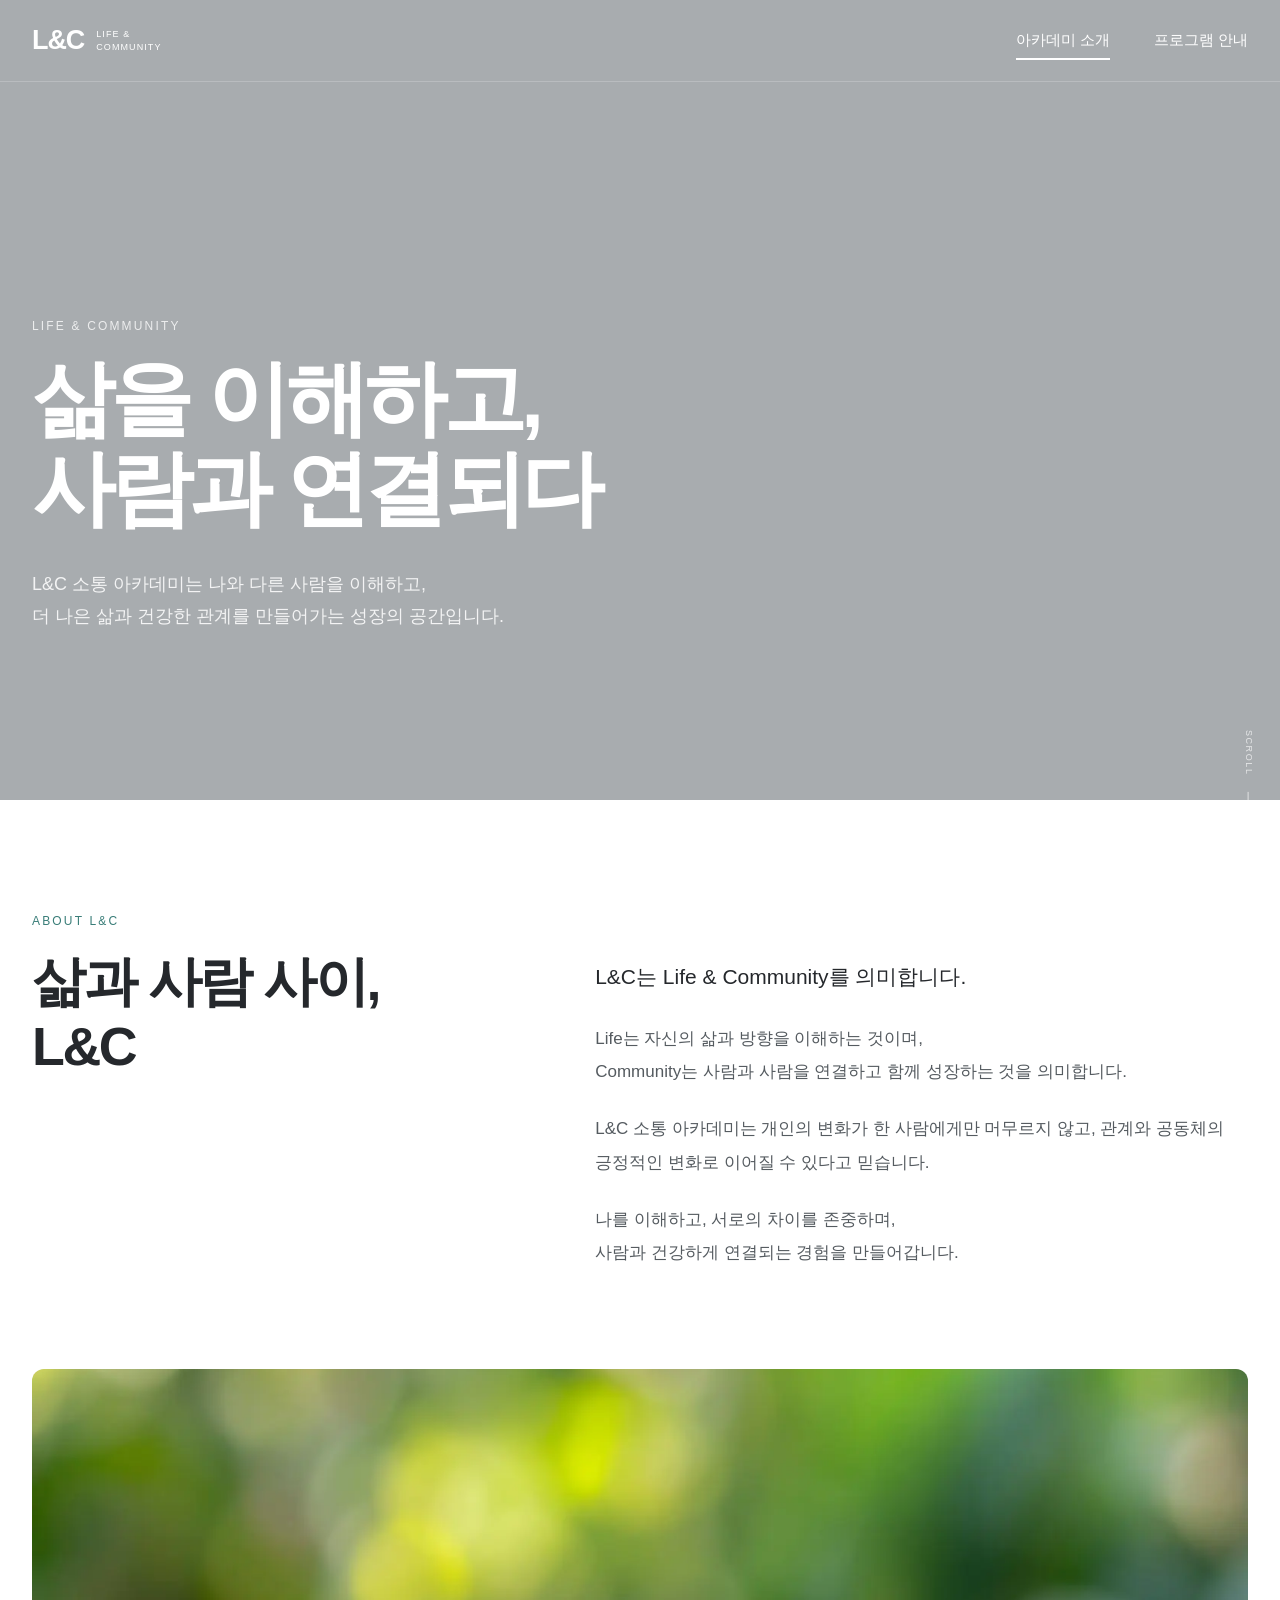
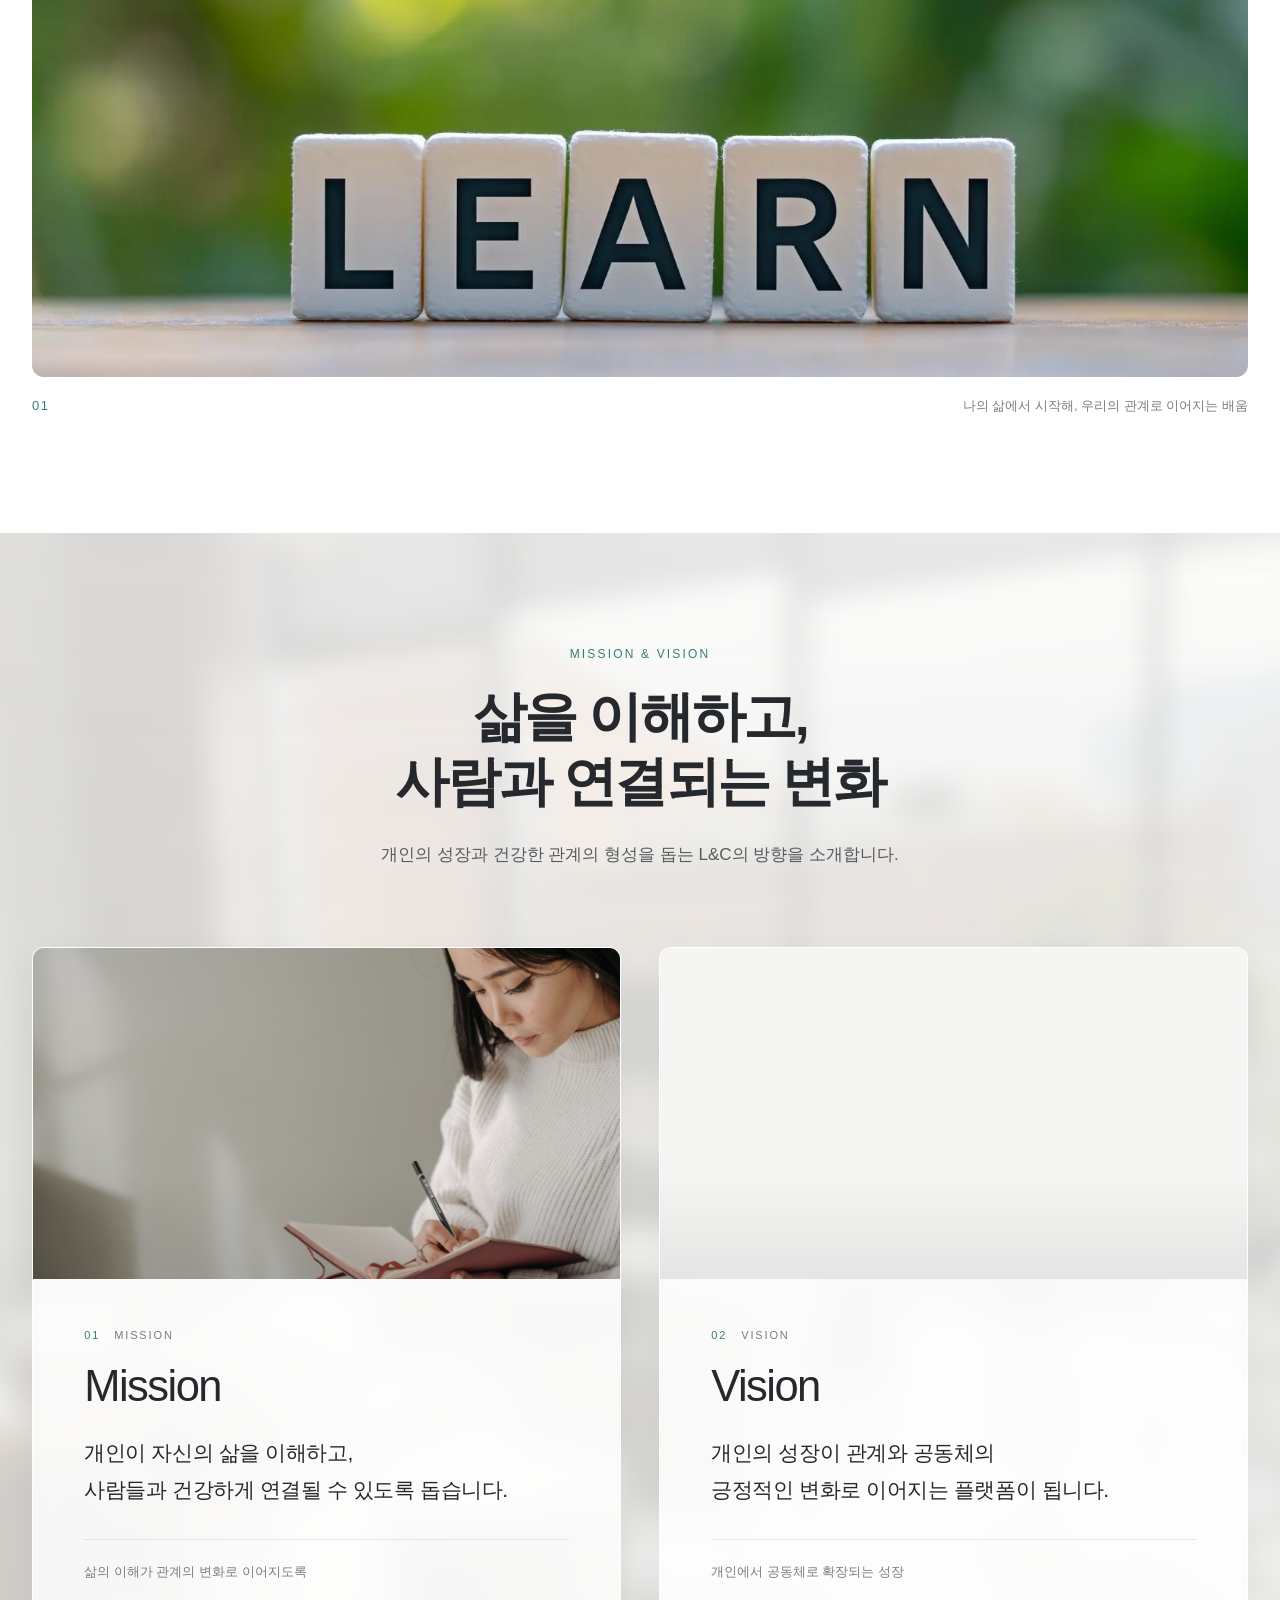
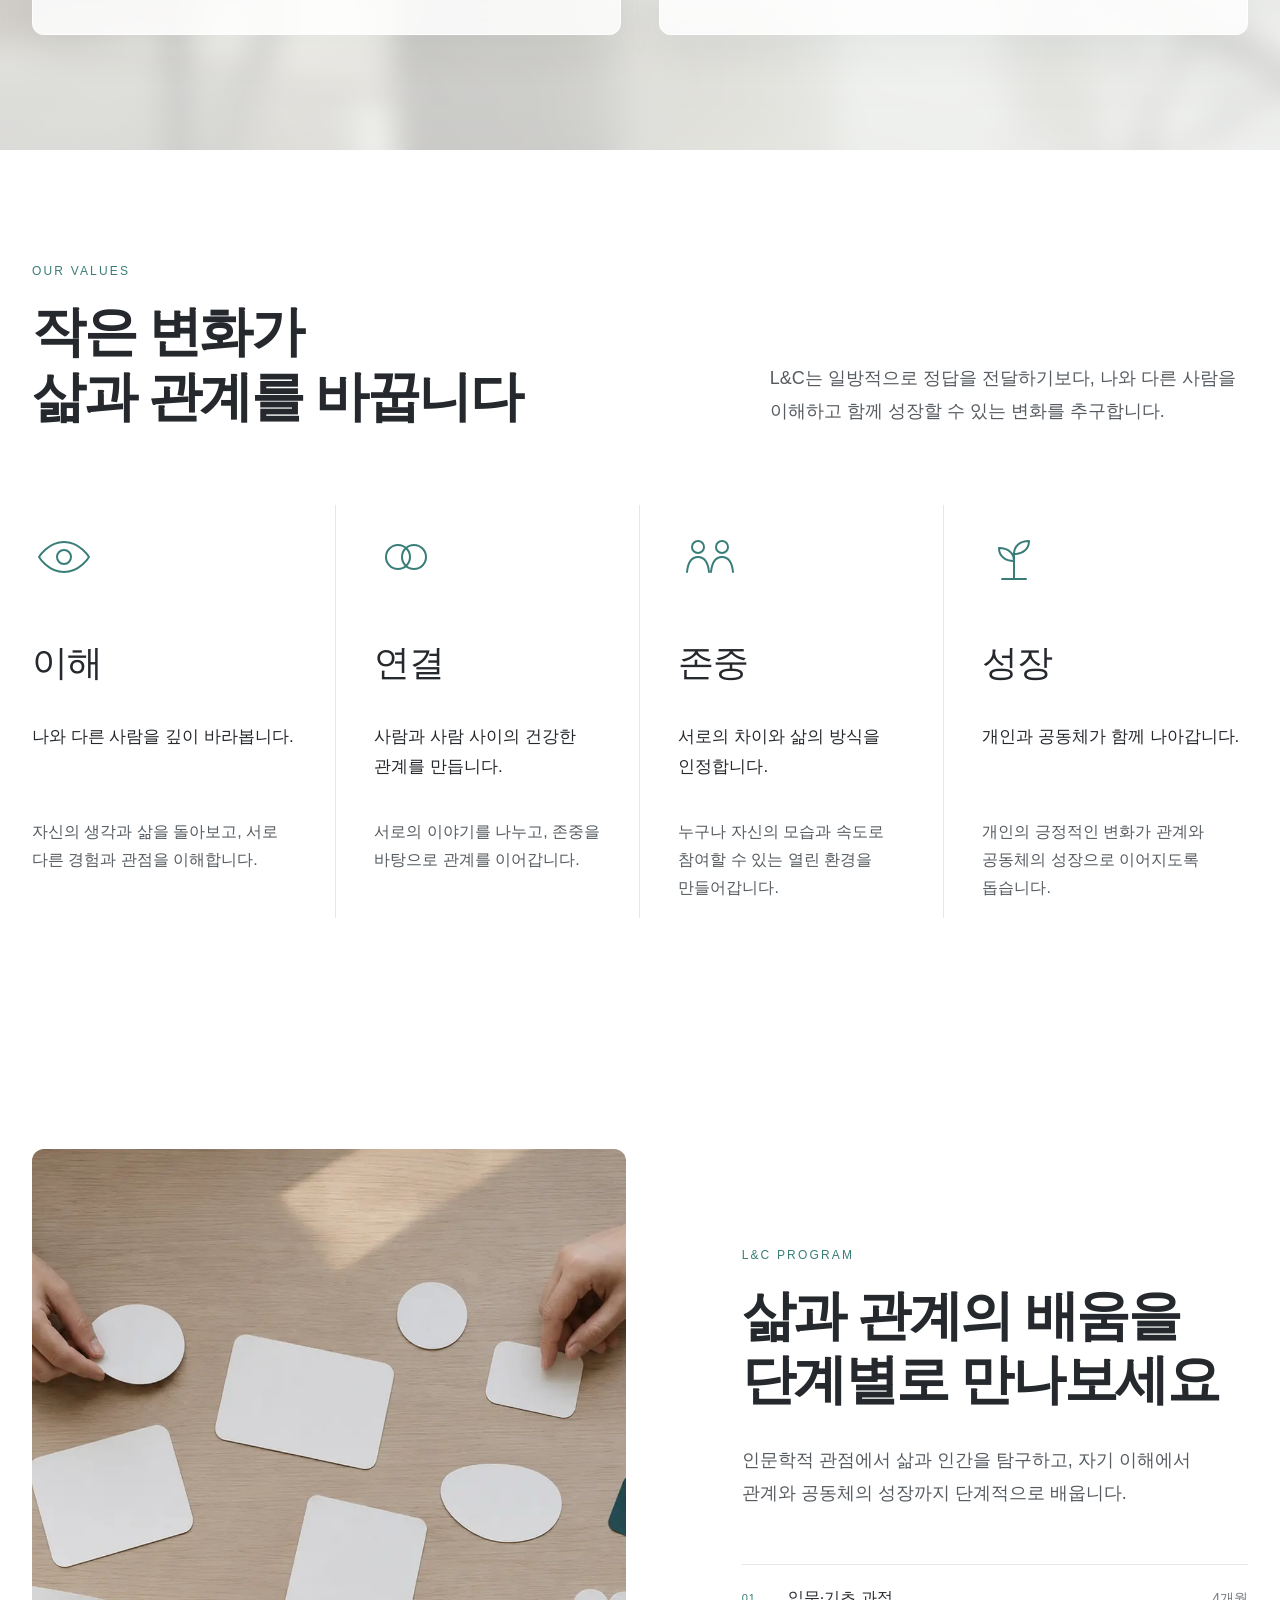
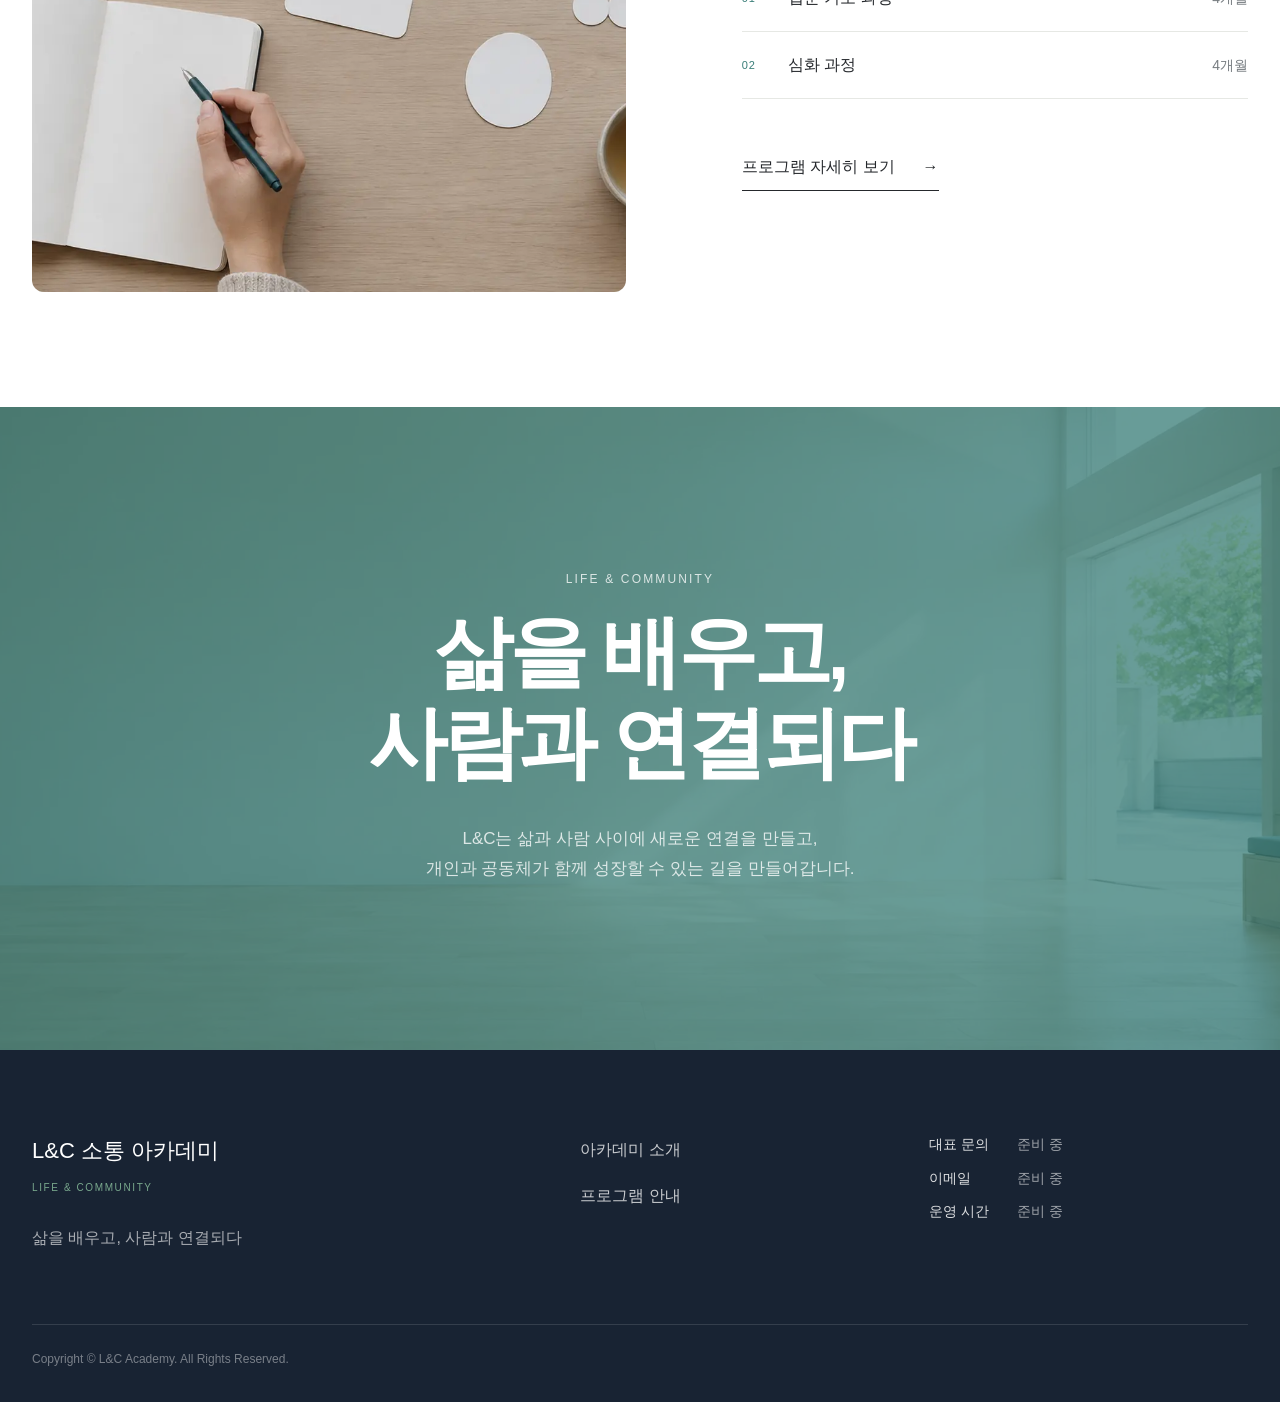
==== index.html @ 7b22af2c "Prepare L&C Academy website for production deployment" ====
<!doctype html>
<html lang="ko">
<head>
  <meta charset="utf-8">
  <meta name="viewport" content="width=device-width, initial-scale=1">
  <meta name="description" content="삶을 이해하고 사람과 건강하게 연결되는 성인교육 브랜드, L&C 소통 아카데미를 소개합니다.">
  <meta name="theme-color" content="#26354a">
  <title>L&amp;C 소통 아카데미 | 삶을 이해하고 사람과 연결되다</title>
  <link rel="stylesheet" href="assets/css/style.css">
</head>
<body class="lnc-page" data-page="academy">
  <a class="lnc-skip-link" href="#lnc-main">본문으로 바로가기</a>

  <header class="lnc-header" data-header>
    <div class="lnc-header-inner">
      <a class="lnc-wordmark" href="index.html" aria-label="L&C 소통 아카데미 홈">
        <span class="lnc-wordmark-main">L&amp;C</span>
        <span class="lnc-wordmark-sub">LIFE &amp; COMMUNITY</span>
      </a>
      <button class="lnc-menu-toggle" type="button" aria-expanded="false" aria-controls="lnc-primary-nav" aria-label="메뉴 열기" data-menu-toggle>
        <span class="lnc-menu-line"></span><span class="lnc-menu-line"></span>
      </button>
      <nav class="lnc-nav" id="lnc-primary-nav" aria-label="주요 메뉴" data-menu>
        <a class="lnc-nav-link" data-nav-page="academy" href="index.html">아카데미 소개</a>
        <a class="lnc-nav-link" data-nav-page="programs" href="programs.html">프로그램 안내</a>
      </nav>
      <button class="lnc-menu-scrim" type="button" aria-label="메뉴 닫기" tabindex="-1" data-menu-scrim></button>
    </div>
  </header>

  <main id="lnc-main">
    <section class="lnc-hero lnc-hero-home lnc-academy-hero" aria-labelledby="lnc-home-title">
      <picture>
        <source media="(max-width: 768px)" srcset="assets/images/final/academy-hero-mobile.webp">
        <img class="lnc-hero-image" src="assets/images/final/academy-hero-desktop.webp" alt="밝은 공간에서 둘러앉아 대화하는 한국인 성인 참여자들" loading="eager" fetchpriority="high" decoding="async">
      </picture>
      <div class="lnc-hero-overlay"></div>
      <div class="lnc-container lnc-hero-content">
        <p class="lnc-eyebrow lnc-eyebrow-light">LIFE &amp; COMMUNITY</p>
        <h1 class="lnc-hero-title" id="lnc-home-title">삶을 이해하고,<br>사람과 연결되다</h1>
        <p class="lnc-hero-copy">L&amp;C 소통 아카데미는 나와 다른 사람을 이해하고,<br class="lnc-desktop-break"> 더 나은 삶과 건강한 관계를 만들어가는 성장의 공간입니다.</p>
      </div>
      <a class="lnc-scroll-cue" href="#lnc-about" aria-label="L&C 소개로 이동">
        <span>SCROLL</span><span class="lnc-scroll-line" aria-hidden="true"></span>
      </a>
    </section>

    <section class="lnc-section lnc-about" id="lnc-about" aria-labelledby="lnc-about-title">
      <div class="lnc-container">
        <div class="lnc-editorial-head">
          <div class="lnc-editorial-title">
            <p class="lnc-eyebrow">ABOUT L&amp;C</p>
            <h2 class="lnc-section-title" id="lnc-about-title">삶과 사람 사이,<br>L&amp;C</h2>
          </div>
          <div class="lnc-prose lnc-editorial-copy">
            <p class="lnc-lead">L&amp;C는 Life &amp; Community를 의미합니다.</p>
            <p>Life는 자신의 삶과 방향을 이해하는 것이며,<br>Community는 사람과 사람을 연결하고 함께 성장하는 것을 의미합니다.</p>
            <p>L&amp;C 소통 아카데미는 개인의 변화가 한 사람에게만 머무르지 않고, 관계와 공동체의 긍정적인 변화로 이어질 수 있다고 믿습니다.</p>
            <p>나를 이해하고, 서로의 차이를 존중하며,<br>사람과 건강하게 연결되는 경험을 만들어갑니다.</p>
          </div>
        </div>
        <figure class="lnc-wide-figure lnc-reveal">
          <img src="assets/images/final/academy-about.webp" alt="밝은 공간에서 기록하며 대화를 나누는 한국인 성인 참여자들" loading="lazy" decoding="async">
          <figcaption><span>01</span> 나의 삶에서 시작해, 우리의 관계로 이어지는 배움</figcaption>
        </figure>
      </div>
    </section>

    <section class="lnc-section lnc-mv-section" aria-labelledby="lnc-mv-title">
      <div class="lnc-mv-bg" aria-hidden="true"></div>
      <div class="lnc-mv-overlay" aria-hidden="true"></div>

      <div class="lnc-container lnc-mv-inner">
        <header class="lnc-mv-header">
          <p class="lnc-eyebrow">MISSION &amp; VISION</p>
          <h2 class="lnc-section-title lnc-mv-title" id="lnc-mv-title">삶을 이해하고,<br>사람과 연결되는 변화</h2>
          <p class="lnc-mv-summary">개인의 성장과 건강한 관계의 형성을 돕는 L&amp;C의 방향을 소개합니다.</p>
        </header>

        <div class="lnc-mv-grid">
          <article class="lnc-mv-card lnc-reveal">
            <figure class="lnc-mv-image">
              <img src="assets/images/final/academy-mission-card.jpg" alt="창가에서 조용히 노트에 생각을 기록하는 성인 여성" loading="lazy" decoding="async">
            </figure>
            <div class="lnc-mv-content">
              <p class="lnc-mv-kicker"><span>01</span> MISSION</p>
              <h3>Mission</h3>
              <p class="lnc-mv-copy">개인이 자신의 삶을 이해하고,<br class="lnc-desktop-break"> 사람들과 건강하게 연결될 수 있도록 돕습니다.</p>
              <p class="lnc-mv-note">삶의 이해가 관계의 변화로 이어지도록</p>
            </div>
          </article>

          <article class="lnc-mv-card lnc-reveal">
            <figure class="lnc-mv-image">
              <img src="assets/images/final/academy-vision-card.jpg" alt="밝은 공간에 모여 자연스럽게 이야기를 나누는 성인들" loading="lazy" decoding="async">
            </figure>
            <div class="lnc-mv-content">
              <p class="lnc-mv-kicker"><span>02</span> VISION</p>
              <h3>Vision</h3>
              <p class="lnc-mv-copy">개인의 성장이 관계와 공동체의<br class="lnc-desktop-break"> 긍정적인 변화로 이어지는 플랫폼이 됩니다.</p>
              <p class="lnc-mv-note">개인에서 공동체로 확장되는 성장</p>
            </div>
          </article>
        </div>
      </div>
    </section>

    <section class="lnc-section lnc-values" aria-labelledby="lnc-values-title">
      <div class="lnc-container">
        <div class="lnc-section-heading lnc-section-heading-split">
          <div>
            <p class="lnc-eyebrow">OUR VALUES</p>
            <h2 class="lnc-section-title" id="lnc-values-title">작은 변화가<br>삶과 관계를 바꿉니다</h2>
          </div>
          <p class="lnc-section-summary">L&amp;C는 일방적으로 정답을 전달하기보다, 나와 다른 사람을 이해하고 함께 성장할 수 있는 변화를 추구합니다.</p>
        </div>
        <div class="lnc-value-grid">
          <article class="lnc-value-item">
            <div class="lnc-value-icon" aria-hidden="true">
              <svg viewBox="0 0 64 64" focusable="false">
                <path d="M7 32s9-15 25-15 25 15 25 15-9 15-25 15S7 32 7 32Z"/>
                <circle cx="32" cy="32" r="7"/>
              </svg>
            </div>
            <h3>이해</h3>
            <p class="lnc-value-lead">나와 다른 사람을 깊이 바라봅니다.</p>
            <p>자신의 생각과 삶을 돌아보고, 서로 다른 경험과 관점을 이해합니다.</p>
          </article>
          <article class="lnc-value-item">
            <div class="lnc-value-icon" aria-hidden="true">
              <svg viewBox="0 0 64 64" focusable="false">
                <circle cx="24" cy="32" r="12"/>
                <circle cx="40" cy="32" r="12"/>
              </svg>
            </div>
            <h3>연결</h3>
            <p class="lnc-value-lead">사람과 사람 사이의 건강한 관계를 만듭니다.</p>
            <p>서로의 이야기를 나누고, 존중을 바탕으로 관계를 이어갑니다.</p>
          </article>
          <article class="lnc-value-item">
            <div class="lnc-value-icon" aria-hidden="true">
              <svg viewBox="0 0 64 64" focusable="false">
                <circle cx="20" cy="22" r="6"/>
                <circle cx="44" cy="22" r="6"/>
                <path d="M9 47c1-10 5-15 11-15s10 5 11 15"/>
                <path d="M33 47c1-10 5-15 11-15s10 5 11 15"/>
              </svg>
            </div>
            <h3>존중</h3>
            <p class="lnc-value-lead">서로의 차이와 삶의 방식을 인정합니다.</p>
            <p>누구나 자신의 모습과 속도로 참여할 수 있는 열린 환경을 만들어갑니다.</p>
          </article>
          <article class="lnc-value-item">
            <div class="lnc-value-icon" aria-hidden="true">
              <svg viewBox="0 0 64 64" focusable="false">
                <path d="M32 54V28"/>
                <path d="M32 36c-9 0-15-5-15-13 9 0 15 5 15 13Z"/>
                <path d="M32 29c9 0 15-5 15-13-9 0-15 5-15 13Z"/>
                <path d="M20 54h24"/>
              </svg>
            </div>
            <h3>성장</h3>
            <p class="lnc-value-lead">개인과 공동체가 함께 나아갑니다.</p>
            <p>개인의 긍정적인 변화가 관계와 공동체의 성장으로 이어지도록 돕습니다.</p>
          </article>
        </div>
      </div>
    </section>

    <section class="lnc-section lnc-program-preview" aria-labelledby="lnc-program-preview-title">
      <div class="lnc-container lnc-preview-layout">
        <div class="lnc-preview-image lnc-reveal">
          <img src="assets/images/final/academy-program.webp" alt="테이블에 둘러앉아 기록하고 이야기를 나누는 한국인 성인 참여자들" loading="lazy" decoding="async">
        </div>
        <div class="lnc-preview-content">
          <p class="lnc-eyebrow">L&amp;C PROGRAM</p>
          <h2 class="lnc-section-title" id="lnc-program-preview-title">삶과 관계의 배움을<br>단계별로 만나보세요</h2>
          <p class="lnc-section-summary">인문학적 관점에서 삶과 인간을 탐구하고, 자기 이해에서 관계와 공동체의 성장까지 단계적으로 배웁니다.</p>
          <ol class="lnc-course-list">
            <li><span>01</span><strong>입문·기초 과정</strong><em>4개월</em></li>
            <li><span>02</span><strong>심화 과정</strong><em>4개월</em></li>
          </ol>
          <a class="lnc-text-link" href="programs.html">프로그램 자세히 보기 <span aria-hidden="true">→</span></a>
        </div>
      </div>
    </section>

    <section class="lnc-closing" aria-labelledby="lnc-closing-title">
      <img class="lnc-closing-image" src="assets/images/final/academy-closing.webp" alt="" loading="lazy" decoding="async">
      <div class="lnc-container lnc-closing-content">
        <p class="lnc-eyebrow lnc-eyebrow-light">LIFE &amp; COMMUNITY</p>
        <h2 id="lnc-closing-title">삶을 배우고,<br>사람과 연결되다</h2>
        <p>L&amp;C는 삶과 사람 사이에 새로운 연결을 만들고,<br>개인과 공동체가 함께 성장할 수 있는 길을 만들어갑니다.</p>
      </div>
    </section>
  </main>

  <footer class="lnc-footer">
    <div class="lnc-container lnc-footer-grid">
      <div class="lnc-footer-brand"><strong>L&amp;C 소통 아카데미</strong><span>LIFE &amp; COMMUNITY</span><p>삶을 배우고, 사람과 연결되다</p></div>
      <nav class="lnc-footer-nav" aria-label="하단 메뉴"><a href="index.html">아카데미 소개</a><a href="programs.html">프로그램 안내</a></nav>
      <div class="lnc-footer-info"><p><span>대표 문의</span> 준비 중</p><p><span>이메일</span> 준비 중</p><p><span>운영 시간</span> 준비 중</p></div>
    </div>
    <div class="lnc-container lnc-footer-bottom">Copyright © L&amp;C Academy. All Rights Reserved.</div>
  </footer>
  <script src="assets/js/main.js" defer></script>
</body>
</html>
---- assets/css/style.css ----
/*
L&C DESIGN LOCK

사용자가 디자인 변경을 명확하게 요청하지 않는 한
컬러, 폰트, 여백, 크기, 정렬, Hero, 카드, 버튼,
헤더, 푸터 및 반응형 디자인을 임의로 변경하지 않습니다.
*/

:root {
  --lnc-white: #ffffff;
  --lnc-page-bg: #ffffff;
  --lnc-soft-white: #fafaf8;
  --lnc-soft-gray: #f5f6f3;
  --lnc-line: #e6e8e4;

  --lnc-charcoal: #25282c;
  --lnc-body: #555b60;
  --lnc-muted: #777d81;

  --lnc-navy: #26354a;
  --lnc-navy-dark: #182333;
  --lnc-teal: #397d78;
  --lnc-growth: #79a88d;

  --lnc-container: 1240px;
  --lnc-header-height: 82px;
  --lnc-hero-height: 800px;
  --lnc-radius: 12px;
  --lnc-shadow: 0 12px 32px rgba(20, 32, 38, 0.04);
}

*, *::before, *::after { box-sizing: border-box; }
html { scroll-behavior: smooth; }
html,
body,
.lnc-page {
  background: var(--lnc-page-bg);
  color: var(--lnc-charcoal);
}
body {
  margin: 0;
  min-width: 320px;
  overflow-x: hidden;
  font-family: Pretendard, -apple-system, BlinkMacSystemFont, "Segoe UI", "Noto Sans KR", "Apple SD Gothic Neo", "Malgun Gothic", sans-serif;
  font-size: 16px;
  font-weight: 400;
  line-height: 1.75;
  word-break: keep-all;
  -webkit-font-smoothing: antialiased;
}
body.lnc-menu-open, body.lnc-lightbox-open { overflow: hidden; }
img { display: block; max-width: 100%; background-color: var(--lnc-soft-gray); }
a { color: inherit; text-decoration: none; }
button, input, textarea, select { font: inherit; }
button { color: inherit; }
[hidden] { display: none !important; }

a:focus-visible, button:focus-visible {
  outline: 3px solid #e9ad58;
  outline-offset: 4px;
  border-radius: 4px;
}

.lnc-skip-link {
  position: fixed;
  top: 10px;
  left: 50%;
  z-index: 1000;
  padding: 12px 20px;
  border-radius: 6px;
  background: var(--lnc-navy-dark);
  color: var(--lnc-white);
  transform: translate(-50%, -160%);
  transition: transform 0.18s ease;
}
.lnc-skip-link:focus { transform: translate(-50%, 0); }
.lnc-container { width: min(calc(100% - 64px), var(--lnc-container)); margin-inline: auto; }
.lnc-section { padding-block: clamp(104px, 9vw, 152px); background: var(--lnc-white); }
.lnc-eyebrow {
  margin: 0 0 22px;
  color: var(--lnc-teal);
  font-size: 12px;
  font-weight: 500;
  line-height: 1;
  letter-spacing: 0.18em;
  white-space: nowrap;
}
.lnc-eyebrow-light { color: rgba(255, 255, 255, 0.78); }
.lnc-section-title {
  width: min(100%, 760px);
  margin: 0;
  color: var(--lnc-charcoal);
  font-size: clamp(38px, 4.2vw, 62px);
  font-weight: 600;
  line-height: 1.2;
  letter-spacing: -0.045em;
}
.lnc-section-summary { max-width: 580px; margin: 0; color: var(--lnc-body); font-size: 18px; line-height: 1.85; }
.lnc-prose { max-width: 720px; color: var(--lnc-body); font-size: 17px; line-height: 1.95; }
.lnc-prose p { margin: 0 0 24px; }
.lnc-prose p:last-child { margin-bottom: 0; }
.lnc-lead { color: var(--lnc-charcoal); font-size: 21px; font-weight: 500; }
.lnc-section-heading { margin-bottom: clamp(56px, 6vw, 84px); }
.lnc-section-heading-split { display: grid; grid-template-columns: 1.1fr 0.8fr; gap: 80px; align-items: end; }
.lnc-editorial-head { display: grid; grid-template-columns: 0.8fr 1.2fr; gap: clamp(70px, 10vw, 160px); align-items: start; }
.lnc-editorial-copy { padding-top: 42px; }
.lnc-text-link {
  display: inline-flex;
  min-height: 48px;
  align-items: center;
  gap: 28px;
  border-bottom: 1px solid var(--lnc-charcoal);
  color: var(--lnc-charcoal);
  font-weight: 500;
  transition: color 0.18s ease, gap 0.18s ease, border-color 0.18s ease;
}
.lnc-text-link:hover { gap: 34px; border-color: var(--lnc-teal); color: var(--lnc-teal); }

/* Header */
.lnc-header {
  position: fixed;
  inset: 0 0 auto;
  z-index: 100;
  height: var(--lnc-header-height);
  border-bottom: 1px solid rgba(255, 255, 255, 0.2);
  color: var(--lnc-white);
  transition: background-color 0.22s ease, color 0.22s ease, box-shadow 0.22s ease, border-color 0.22s ease;
}
.lnc-header.is-scrolled {
  border-bottom: 1px solid var(--lnc-line);
  background: rgba(255, 255, 255, 0.97);
  box-shadow: 0 6px 20px rgba(20, 30, 35, 0.04);
  color: var(--lnc-charcoal);
  backdrop-filter: blur(12px);
}
.lnc-header-inner { position: relative; display: flex; width: min(calc(100% - 64px), var(--lnc-container)); height: 100%; margin-inline: auto; align-items: center; justify-content: space-between; }
.lnc-wordmark { display: inline-flex; width: 162px; align-items: center; gap: 12px; line-height: 1; }
.lnc-wordmark-main { font-size: 27px; font-weight: 600; letter-spacing: -0.04em; }
.lnc-wordmark-sub { max-width: 82px; font-size: 9px; font-weight: 500; line-height: 1.35; letter-spacing: 0.12em; }
.lnc-nav { display: flex; height: 100%; align-items: center; gap: 44px; }
.lnc-nav-link { position: relative; display: inline-flex; height: 100%; align-items: center; font-size: 15px; }
.lnc-nav-link::after { position: absolute; right: 0; bottom: 21px; left: 0; height: 2px; background: currentColor; content: ""; transform: scaleX(0); transform-origin: right; transition: transform 0.2s ease; }
.lnc-nav-link:hover::after, .lnc-nav-link.lnc-active::after { transform: scaleX(1); transform-origin: left; }
.lnc-nav-link.lnc-active { font-weight: 500; }
.lnc-header.is-scrolled .lnc-nav-link.lnc-active { color: var(--lnc-teal); }
.lnc-menu-toggle, .lnc-menu-scrim { display: none; }

/* Hero */
.lnc-hero, .lnc-subhero, .lnc-branch-hero { position: relative; isolation: isolate; overflow: hidden; color: var(--lnc-white); }
.lnc-hero-home, .lnc-subhero { width: 100%; height: var(--lnc-hero-height); min-height: var(--lnc-hero-height); }
.lnc-hero-image, .lnc-hero-home > .lnc-hero-image, .lnc-subhero > .lnc-hero-image { position: absolute; z-index: -2; inset: 0; width: 100%; height: 100%; object-fit: cover; object-position: center; }
.lnc-hero-overlay { position: absolute; z-index: -1; inset: 0; background: rgba(18, 31, 44, 0.34); }
.lnc-hero-content { display: flex; height: 100%; padding-top: 320px; flex-direction: column; align-items: flex-start; justify-content: flex-start; }
.lnc-hero-title { max-width: 850px; margin: 0; color: var(--lnc-white); font-size: clamp(58px, 6.5vw, 92px); font-weight: 600; line-height: 1.08; letter-spacing: -0.055em; }
.lnc-hero-copy { max-width: 660px; margin: 34px 0 0; color: rgba(255, 255, 255, 0.86); font-size: 18px; line-height: 1.8; }
.lnc-scroll-cue { position: absolute; right: max(32px, calc((100vw - var(--lnc-container)) / 2)); bottom: 62px; display: flex; align-items: center; gap: 16px; color: rgba(255, 255, 255, 0.72); font-size: 9px; letter-spacing: 0.18em; transform: rotate(90deg) translateX(100%); transform-origin: right center; }
.lnc-scroll-line { width: 68px; height: 1px; background: rgba(255, 255, 255, 0.64); }
.lnc-subhero-content { display: flex; height: 100%; padding-top: var(--lnc-header-height); flex-direction: column; align-items: flex-start; justify-content: center; }
.lnc-subhero-content h1, .lnc-branch-hero-content h1 { max-width: 840px; margin: 0; color: var(--lnc-white); font-size: clamp(54px, 5.5vw, 78px); font-weight: 600; line-height: 1.12; letter-spacing: -0.05em; }
.lnc-subhero-content > p:last-child, .lnc-branch-hero-content > p:last-child { max-width: 620px; margin: 32px 0 0; color: rgba(255, 255, 255, 0.84); font-size: 18px; line-height: 1.8; }
.lnc-academy-hero .lnc-hero-image { object-position: center; }
.lnc-program-hero .lnc-hero-image { object-position: center; }
.lnc-location-hero .lnc-hero-image { object-position: center 58%; }

/* Home */
.lnc-about { background: var(--lnc-white); }
.lnc-wide-figure { margin: 100px 0 0; }
.lnc-wide-figure img { width: 100%; aspect-ratio: 16 / 8; border-radius: var(--lnc-radius); object-fit: cover; object-position: center 48%; }
.lnc-wide-figure figcaption { display: flex; margin-top: 18px; justify-content: space-between; gap: 24px; color: var(--lnc-muted); font-size: 13px; }
.lnc-wide-figure figcaption span { color: var(--lnc-teal); letter-spacing: 0.12em; }
/* MISSION & VISION */
.lnc-mv-section {
  position: relative;
  isolation: isolate;
  overflow: hidden;
  background: var(--lnc-soft-white);
}
.lnc-mv-bg {
  position: absolute;
  z-index: -3;
  inset: -28px;
  background-image: url("../images/final/academy-mv-background.jpg");
  background-position: center;
  background-size: cover;
  filter: blur(14px);
  transform: scale(1.04);
}
.lnc-mv-overlay {
  position: absolute;
  z-index: -2;
  inset: 0;
  background:
    linear-gradient(180deg, rgba(250, 250, 248, 0.84), rgba(245, 246, 243, 0.78)),
    rgba(255, 255, 255, 0.16);
}
.lnc-mv-inner { position: relative; }
.lnc-mv-header {
  max-width: 920px;
  margin-inline: auto;
  text-align: center;
}
.lnc-mv-header .lnc-eyebrow { margin-bottom: 24px; }
.lnc-mv-title { margin-inline: auto; text-wrap: balance; }
.lnc-mv-summary {
  margin: 26px 0 0;
  color: var(--lnc-body);
  font-size: 17px;
  line-height: 1.85;
}
.lnc-mv-grid {
  display: grid;
  margin-top: clamp(58px, 6vw, 82px);
  grid-template-columns: repeat(2, minmax(0, 1fr));
  gap: clamp(22px, 3vw, 38px);
}
.lnc-mv-card {
  min-width: 0;
  overflow: hidden;
  border: 1px solid rgba(255, 255, 255, 0.82);
  border-radius: var(--lnc-radius);
  background: rgba(255, 255, 255, 0.84);
  box-shadow: 0 18px 44px rgba(20, 32, 38, 0.055);
  -webkit-backdrop-filter: blur(14px);
  backdrop-filter: blur(14px);
}
.lnc-mv-image {
  position: relative;
  overflow: hidden;
  margin: 0;
  aspect-ratio: 16 / 9;
  background: var(--lnc-soft-gray);
}
.lnc-mv-image::after {
  position: absolute;
  inset: 0;
  background: linear-gradient(180deg, transparent 68%, rgba(24, 35, 51, 0.08));
  content: "";
  pointer-events: none;
}
.lnc-mv-image img {
  width: 100%;
  height: 100%;
  object-fit: cover;
}
.lnc-mv-card:first-child .lnc-mv-image img { object-position: center 46%; }
.lnc-mv-card:last-child .lnc-mv-image img { object-position: center 50%; }
.lnc-mv-content { padding: clamp(34px, 4vw, 52px); text-align: left; }
.lnc-mv-kicker {
  display: flex;
  margin: 0 0 20px;
  align-items: center;
  gap: 14px;
  color: var(--lnc-muted);
  font-size: 11px;
  font-weight: 500;
  line-height: 1;
  letter-spacing: 0.17em;
}
.lnc-mv-kicker span { color: var(--lnc-teal); }
.lnc-mv-content h3 {
  margin: 0 0 24px;
  color: var(--lnc-charcoal);
  font-size: clamp(32px, 3.4vw, 46px);
  font-weight: 500;
  line-height: 1.15;
  letter-spacing: -0.035em;
}
.lnc-mv-copy {
  margin: 0;
  color: var(--lnc-charcoal);
  font-size: clamp(18px, 1.65vw, 22px);
  font-weight: 400;
  line-height: 1.75;
  letter-spacing: -0.02em;
}
.lnc-mv-note {
  margin: 30px 0 0;
  padding-top: 21px;
  border-top: 1px solid rgba(85, 91, 96, 0.14);
  color: var(--lnc-muted);
  font-size: 13px;
  line-height: 1.7;
}
.lnc-values { background: var(--lnc-white); }
.lnc-value-grid { display: grid; grid-template-columns: repeat(4, minmax(0, 1fr)); }
.lnc-value-item { min-width: 0; padding: 20px clamp(28px, 3vw, 46px) 16px; border-right: 1px solid var(--lnc-line); }
.lnc-value-item:first-child { padding-left: 0; }
.lnc-value-item:last-child { padding-right: 0; border-right: 0; }
.lnc-value-icon { width: 64px; height: 64px; margin-bottom: 42px; color: var(--lnc-teal); }
.lnc-value-icon svg { display: block; width: 100%; height: 100%; fill: none; stroke: currentColor; stroke-width: 2; stroke-linecap: round; stroke-linejoin: round; }
.lnc-value-item h3 { margin: 0 0 28px; font-size: 36px; font-weight: 500; letter-spacing: -0.04em; }
.lnc-value-item p { margin: 0; color: var(--lnc-body); line-height: 1.75; }
.lnc-value-item .lnc-value-lead { min-height: 82px; margin-bottom: 14px; color: var(--lnc-charcoal); font-size: 17px; font-weight: 500; }
.lnc-program-preview { background: var(--lnc-white); }
.lnc-preview-layout { display: grid; grid-template-columns: 1.08fr 0.92fr; gap: clamp(60px, 9vw, 128px); align-items: center; }
.lnc-preview-image img { width: 100%; aspect-ratio: 4 / 5; border-radius: var(--lnc-radius); object-fit: cover; object-position: 52% center; }
.lnc-preview-content .lnc-section-summary { margin-top: 32px; }
.lnc-course-list { margin: 54px 0 44px; padding: 0; border-top: 1px solid var(--lnc-line); list-style: none; }
.lnc-course-list li { display: grid; grid-template-columns: 46px 1fr auto; padding: 19px 0; align-items: center; border-bottom: 1px solid var(--lnc-line); }
.lnc-course-list span { color: var(--lnc-teal); font-size: 11px; letter-spacing: 0.1em; }
.lnc-course-list strong { font-weight: 500; }
.lnc-course-list em { color: var(--lnc-muted); font-size: 14px; font-style: normal; }
.lnc-closing { position: relative; isolation: isolate; overflow: hidden; padding-block: clamp(124px, 13vw, 190px); background: var(--lnc-teal); color: var(--lnc-white); }
.lnc-closing-image { position: absolute; z-index: -1; inset: 0; width: 100%; height: 100%; object-fit: cover; object-position: center; opacity: 0.24; }
.lnc-closing-content { position: relative; text-align: center; }
.lnc-closing h2 { margin: 0; font-size: clamp(52px, 6.2vw, 86px); font-weight: 600; line-height: 1.14; letter-spacing: -0.05em; }
.lnc-closing p:last-child { margin: 36px 0 0; color: rgba(255, 255, 255, 0.78); font-size: 17px; }

/* Program */
.lnc-program-intro { background: var(--lnc-white); }
.lnc-editorial-head-program { margin-bottom: 92px; }
.lnc-audience { position: relative; display: grid; overflow: hidden; grid-template-columns: 0.85fr 1.15fr; border: 1px solid var(--lnc-line); border-radius: var(--lnc-radius); background: var(--lnc-white); color: var(--lnc-charcoal); box-shadow: var(--lnc-shadow); }
.lnc-audience-image { position: absolute; inset: 0; width: 100%; height: 100%; object-fit: cover; object-position: center 46%; opacity: 0.13; }
.lnc-audience-title, .lnc-check-list { position: relative; z-index: 1; }
.lnc-audience-title { padding: 58px 64px; border-right: 1px solid var(--lnc-line); background: rgba(255, 255, 255, 0.78); }
.lnc-audience-title span { color: var(--lnc-teal); font-size: 11px; letter-spacing: 0.18em; }
.lnc-audience-title h3 { margin: 42px 0 0; font-size: clamp(28px, 3vw, 42px); font-weight: 500; line-height: 1.38; }
.lnc-check-list { margin: 0; padding: 42px 64px; background: rgba(255, 255, 255, 0.9); list-style: none; }
.lnc-check-list li { position: relative; padding: 12px 0 12px 32px; border-bottom: 1px solid var(--lnc-line); color: var(--lnc-body); }
.lnc-check-list li:last-child { border-bottom: 0; }
.lnc-check-list li::before { position: absolute; top: 22px; left: 2px; width: 12px; height: 6px; border-bottom: 1px solid var(--lnc-teal); border-left: 1px solid var(--lnc-teal); content: ""; transform: rotate(-45deg); }
.lnc-journey { background: var(--lnc-white); }
.lnc-journey-header { margin-bottom: clamp(64px, 7vw, 96px); }
.lnc-journey-headline span { display: block; }
.lnc-journey-mobile-break { display: none; }
.lnc-journey-description { max-width: 680px; margin-top: 30px; }
.lnc-journey-phases { display: grid; grid-template-columns: repeat(2, minmax(0, 1fr)); gap: clamp(28px, 4vw, 56px); }
.lnc-journey-phase-group { display: flex; min-width: 0; }
.lnc-journey-phase {
  position: relative;
  display: flex;
  width: 100%;
  min-height: 420px;
  overflow: hidden;
  padding: clamp(42px, 5vw, 66px);
  flex-direction: column;
  border: 1px solid var(--lnc-line);
  border-radius: 4px;
  background: var(--lnc-white);
}
.lnc-journey-phase-advanced { background: var(--lnc-soft-white); }
.lnc-journey-phase-meta { position: relative; display: flex; min-height: 72px; align-items: flex-start; justify-content: space-between; }
.lnc-journey-phase-label { position: relative; z-index: 1; color: var(--lnc-teal); font-size: 11px; font-weight: 500; line-height: 1; letter-spacing: 0.18em; }
.lnc-journey-phase-number {
  position: absolute;
  top: -36px;
  right: -10px;
  color: var(--lnc-line);
  font-size: clamp(82px, 8vw, 118px);
  font-weight: 500;
  line-height: 1;
  letter-spacing: -0.07em;
  pointer-events: none;
}
.lnc-journey-phase-content { position: relative; z-index: 1; display: flex; flex: 1; flex-direction: column; }
.lnc-journey-phase-heading { display: flex; align-items: baseline; justify-content: space-between; gap: 24px; }
.lnc-journey-phase-heading h3 { margin: 0; font-size: clamp(29px, 3vw, 38px); font-weight: 500; line-height: 1.3; letter-spacing: -0.035em; }
.lnc-journey-phase-duration { flex: 0 0 auto; color: var(--lnc-muted); font-size: 14px; font-weight: 500; }
.lnc-journey-phase-copy { margin: 42px 0 0; color: var(--lnc-body); font-size: clamp(19px, 1.8vw, 23px); line-height: 1.72; letter-spacing: -0.02em; }
.lnc-journey-phase-range { margin: auto 0 0; padding-top: 54px; color: var(--lnc-teal); font-size: 11px; font-weight: 500; letter-spacing: 0.16em; }
.lnc-journey-timeline-desktop {
  position: relative;
  display: grid;
  margin: 72px 0 0;
  padding: 0;
  grid-template-columns: repeat(4, minmax(0, 1fr)) minmax(34px, 0.45fr) repeat(4, minmax(0, 1fr));
  list-style: none;
}
.lnc-journey-timeline-desktop::before { position: absolute; top: 6px; right: 5.5%; left: 5.5%; height: 1px; background: var(--lnc-line); content: ""; }
.lnc-journey-timeline-desktop li { position: relative; z-index: 1; display: flex; min-width: 0; flex-direction: column; align-items: center; text-align: center; }
.lnc-journey-node { display: block; width: 13px; height: 13px; border: 1px solid var(--lnc-teal); border-radius: 50%; background: var(--lnc-white); }
.lnc-journey-month { margin-top: 17px; color: var(--lnc-muted); font-size: 10px; line-height: 1; letter-spacing: 0.12em; white-space: nowrap; }
.lnc-journey-month strong { color: var(--lnc-charcoal); font-size: 12px; font-weight: 500; }
.lnc-journey-transition { padding-top: 0; }
.lnc-journey-transition span { display: block; width: 19px; height: 19px; margin-top: -3px; border: 1px solid var(--lnc-teal); border-radius: 50%; background: var(--lnc-white); }
.lnc-journey-timeline-mobile, .lnc-journey-mobile-transition { display: none; }
.lnc-journey-closing { max-width: 720px; margin: 76px 0 0; padding-top: 42px; border-top: 1px solid var(--lnc-line); color: var(--lnc-charcoal); font-size: clamp(22px, 2.3vw, 30px); line-height: 1.65; letter-spacing: -0.025em; }

@media (min-width: 769px) {
  .lnc-journey-headline > span { white-space: nowrap; }
}

.lnc-levels { background: var(--lnc-soft-white); }
.lnc-level-list { margin: 72px 0 0; padding: 0; border-top: 1px solid var(--lnc-charcoal); list-style: none; }
.lnc-level-list li { display: grid; min-height: 168px; padding: 26px 0; grid-template-columns: 64px minmax(190px, 240px) 1fr auto; align-items: center; gap: 32px; border-bottom: 1px solid var(--lnc-line); transition: color 0.18s ease; }
.lnc-level-list li:hover { color: var(--lnc-teal); }
.lnc-level-number { color: var(--lnc-muted); font-size: 11px; letter-spacing: 0.12em; }
.lnc-level-image { width: 100%; aspect-ratio: 3 / 2; border-radius: var(--lnc-radius); object-fit: cover; object-position: center 44%; }
.lnc-level-copy h3 { margin: 0; font-size: 28px; font-weight: 500; }
.lnc-level-copy p { margin: 10px 0 0; color: var(--lnc-body); }
.lnc-level-word { color: var(--lnc-muted); font-size: 11px; letter-spacing: 0.16em; }
.lnc-how { position: relative; isolation: isolate; overflow: hidden; background: var(--lnc-soft-white); color: var(--lnc-charcoal); }
.lnc-how > .lnc-container { position: relative; z-index: 1; }
.lnc-method-image { position: absolute; z-index: 0; inset: 0; width: 100%; height: 100%; object-fit: cover; object-position: center 48%; opacity: 0.07; }
.lnc-how .lnc-section-title { color: var(--lnc-charcoal); }
.lnc-how-head { display: grid; grid-template-columns: 1fr 0.85fr; gap: 90px; align-items: end; }
.lnc-how-head .lnc-prose { color: var(--lnc-body); }
.lnc-method-grid { display: grid; margin: 86px 0 0; padding: 0; grid-template-columns: repeat(4, 1fr); border-top: 1px solid var(--lnc-line); list-style: none; }
.lnc-method-grid li { min-height: 290px; padding: 38px 32px; border-right: 1px solid var(--lnc-line); }
.lnc-method-grid li:last-child { border-right: 0; }
.lnc-method-grid span { color: var(--lnc-teal); font-size: 11px; letter-spacing: 0.14em; }
.lnc-method-grid h3 { margin: 58px 0 22px; font-size: 27px; font-weight: 500; }
.lnc-method-grid p { margin: 0; color: var(--lnc-body); font-size: 15px; line-height: 1.8; }
.lnc-operating-principles { display: grid; margin-top: 80px; padding: 42px 0 0; grid-template-columns: 0.6fr 1.4fr; border-top: 1px solid var(--lnc-line); }
.lnc-operating-principles h3 { margin: 0; font-size: 20px; font-weight: 500; }
.lnc-operating-principles ul { display: grid; margin: 0; padding: 0; grid-template-columns: repeat(2, 1fr); gap: 12px 40px; list-style: none; }
.lnc-operating-principles li { color: var(--lnc-body); }
.lnc-operating-principles li::before { margin-right: 12px; color: var(--lnc-teal); content: "—"; }
.lnc-stories { background: var(--lnc-white); }
.lnc-stories-layout { display: grid; grid-template-columns: 0.8fr 1.2fr; gap: clamp(70px, 10vw, 150px); align-items: center; }
.lnc-stories .lnc-section-summary { margin-top: 34px; }
.lnc-coming-soon { position: relative; isolation: isolate; overflow: hidden; padding: clamp(54px, 6vw, 82px); border: 1px solid var(--lnc-line); border-radius: var(--lnc-radius); background: var(--lnc-soft-white); box-shadow: var(--lnc-shadow); }
.lnc-changes-image { position: absolute; z-index: -1; inset: 0; width: 100%; height: 100%; object-fit: cover; object-position: center 48%; opacity: 0.11; }
.lnc-coming-soon::after { position: absolute; right: -60px; bottom: -100px; width: 240px; height: 240px; border: 1px solid var(--lnc-line); border-radius: 50%; content: ""; }
.lnc-coming-soon > span { color: var(--lnc-teal); font-size: 11px; letter-spacing: 0.16em; }
.lnc-coming-soon h3 { margin: 42px 0 24px; font-size: clamp(28px, 3vw, 40px); font-weight: 500; line-height: 1.4; }
.lnc-coming-soon p { position: relative; z-index: 1; margin: 0; color: var(--lnc-body); }
.lnc-page-end { padding-block: clamp(112px, 12vw, 170px); background: var(--lnc-teal); color: var(--lnc-white); text-align: center; }
.lnc-page-end h2 { margin: 0; font-size: clamp(48px, 5.5vw, 76px); font-weight: 600; line-height: 1.18; letter-spacing: -0.05em; }
.lnc-page-end p:last-child { margin: 34px 0 0; color: rgba(255, 255, 255, 0.76); font-size: 17px; }

/* Locations */
.lnc-locations { background: var(--lnc-soft-white); }
.lnc-location-list { display: grid; grid-auto-rows: 1fr; gap: clamp(40px, 6vw, 80px); }
.lnc-location-card { display: grid; min-height: 590px; overflow: hidden; grid-template-columns: 1.3fr 0.7fr; border-radius: var(--lnc-radius); background: var(--lnc-white); box-shadow: var(--lnc-shadow); }
.lnc-location-image { overflow: hidden; min-height: 590px; }
.lnc-location-image img { width: 100%; height: 100%; object-fit: cover; transition: transform 0.45s ease; }
.lnc-location-image:hover img { transform: scale(1.015); }
.lnc-location-info { display: flex; padding: clamp(46px, 6vw, 76px); flex-direction: column; align-items: flex-start; justify-content: space-between; }
.lnc-location-number { color: var(--lnc-teal); font-size: 11px; letter-spacing: 0.15em; }
.lnc-location-copy { display: flex; flex-direction: column; align-items: flex-start; }
.lnc-location-tag { display: inline-flex; margin-bottom: 22px; padding: 9px 12px; border: 1px solid var(--lnc-line); border-radius: 999px; align-items: center; gap: 10px; background: var(--lnc-soft-gray); }
.lnc-location-tag span { color: var(--lnc-teal); font-size: 9px; letter-spacing: 0.14em; }
.lnc-location-tag strong { color: var(--lnc-charcoal); font-size: 12px; font-weight: 500; }
.lnc-location-info h3 { margin: 0 0 18px; font-size: clamp(44px, 5vw, 64px); font-weight: 500; letter-spacing: -0.05em; }
.lnc-location-info p { margin: 0; color: var(--lnc-body); }
.lnc-location-summary { display: grid; margin-top: 26px !important; padding-top: 20px; border-top: 1px solid var(--lnc-line); gap: 4px; }
.lnc-location-summary span { color: var(--lnc-muted); font-size: 11px; letter-spacing: 0.08em; }
.lnc-location-summary strong { color: var(--lnc-charcoal); font-size: 15px; font-weight: 500; }
.lnc-location-note { padding-block: 82px; background: var(--lnc-soft-gray); }
.lnc-location-note-inner { display: flex; align-items: center; justify-content: space-between; gap: 60px; }
.lnc-location-note-inner span { color: var(--lnc-teal); font-size: 11px; letter-spacing: 0.16em; }
.lnc-location-note-inner p { margin: 0; font-size: clamp(24px, 2.5vw, 34px); line-height: 1.5; text-align: right; }

/* Branch */
.lnc-branch-hero .lnc-hero-image { object-position: center; }
.lnc-branch-hero-content { display: flex; height: 100%; padding-top: var(--lnc-header-height); flex-direction: column; align-items: flex-start; justify-content: center; }
.lnc-breadcrumb { display: flex; margin-bottom: 48px; gap: 12px; color: rgba(255, 255, 255, 0.67); font-size: 13px; }
.lnc-breadcrumb a { border-bottom: 1px solid rgba(255, 255, 255, 0.45); }
.lnc-branch-intro { background: var(--lnc-soft-white); }
.lnc-branch-overview { margin-bottom: 72px; }
.lnc-branch-facts { display: grid; margin: 0; grid-template-columns: repeat(auto-fit, minmax(180px, 1fr)); border-top: 1px solid var(--lnc-charcoal); }
.lnc-branch-facts div { min-height: 126px; padding: 26px 24px 22px 0; border-right: 1px solid var(--lnc-line); border-bottom: 1px solid var(--lnc-line); }
.lnc-branch-facts div:not(:first-child) { padding-left: 24px; }
.lnc-branch-facts div:last-child { border-right: 0; }
.lnc-branch-facts dt { margin-bottom: 20px; color: var(--lnc-muted); font-size: 12px; letter-spacing: 0.08em; }
.lnc-branch-facts dd { margin: 0; color: var(--lnc-charcoal); font-size: 20px; font-weight: 500; }
.lnc-directions { background: var(--lnc-white); }
.lnc-direction-layout { display: grid; grid-template-columns: 0.75fr 1.25fr; gap: 70px; }
.lnc-info-list { margin: 0; border-top: 1px solid var(--lnc-charcoal); }
.lnc-info-list div { display: grid; min-height: 76px; grid-template-columns: 150px 1fr; align-items: center; border-bottom: 1px solid var(--lnc-line); }
.lnc-info-list dt { color: var(--lnc-charcoal); font-weight: 500; }
.lnc-info-list dd { margin: 0; color: var(--lnc-muted); }
.lnc-map-placeholder { position: relative; display: flex; min-height: 430px; overflow: hidden; border-radius: var(--lnc-radius); align-items: center; justify-content: center; background-color: #dfe4df; background-image: linear-gradient(30deg, transparent 49%, rgba(57, 125, 120, 0.08) 50%, transparent 51%), linear-gradient(150deg, transparent 49%, rgba(57, 125, 120, 0.08) 50%, transparent 51%); background-size: 70px 70px; color: var(--lnc-navy); text-align: center; }
.lnc-map-placeholder strong { font-size: 23px; font-weight: 500; line-height: 1.55; }
.lnc-map-placeholder small { position: absolute; right: 24px; bottom: 20px; color: var(--lnc-muted); font-size: 9px; letter-spacing: 0.16em; }
.lnc-map-marker { position: absolute; top: 23%; left: 27%; width: 20px; height: 20px; border: 5px solid var(--lnc-teal); border-radius: 50% 50% 50% 0; transform: rotate(-45deg); }
.lnc-space { background: var(--lnc-soft-white); }
.lnc-space-head { margin-bottom: 78px; }
.lnc-gallery-help { color: var(--lnc-teal); font-size: 14px; }
.lnc-gallery { display: grid; height: 700px; grid-template-columns: 1.45fr 0.75fr 0.75fr; grid-template-rows: repeat(2, 1fr); gap: 14px; }
.lnc-gallery-item { position: relative; overflow: hidden; min-width: 0; margin: 0; padding: 0; border: 0; border-radius: 10px; background: var(--lnc-navy); cursor: zoom-in; }
.lnc-gallery-item img { width: 100%; height: 100%; object-fit: cover; transition: opacity 0.2s ease, transform 0.35s ease; }
.lnc-gallery-item:hover img { opacity: 0.82; transform: scale(1.012); }
.lnc-gallery-item span { position: absolute; right: 18px; bottom: 16px; left: 18px; color: var(--lnc-white); font-size: 13px; text-shadow: 0 2px 10px rgba(0, 0, 0, 0.35); }
.lnc-gallery-main { grid-row: 1 / 3; }
.lnc-gallery-item:nth-child(4) { grid-column: 2 / 4; }
.lnc-parking { background: var(--lnc-white); }
.lnc-parking-layout { display: grid; grid-template-columns: 0.8fr 1.2fr; gap: clamp(70px, 10vw, 160px); }
.lnc-parking-layout .lnc-section-summary { margin-top: 34px; }
.lnc-parking-list { display: grid; margin: 0; grid-template-columns: repeat(2, 1fr); border-top: 1px solid var(--lnc-charcoal); }
.lnc-parking-list div { padding: 28px 16px 28px 0; border-bottom: 1px solid var(--lnc-line); }
.lnc-parking-list div:nth-child(odd) { border-right: 1px solid var(--lnc-line); }
.lnc-parking-list div:nth-child(even) { padding-left: 28px; }
.lnc-parking-list dt { margin-bottom: 10px; color: var(--lnc-charcoal); font-weight: 500; }
.lnc-parking-list dd { margin: 0; color: var(--lnc-muted); }

/* Floor and classroom guides */
.lnc-floor-guide { background: var(--lnc-navy); color: var(--lnc-white); }
.lnc-floor-guide .lnc-section-title { color: var(--lnc-white); }
.lnc-floor-guide .lnc-section-summary { color: rgba(255, 255, 255, 0.7); }
.lnc-floor-guide .lnc-eyebrow { color: var(--lnc-growth); }
.lnc-floor-flow { display: grid; margin: 0; padding: 0; grid-template-columns: repeat(3, 1fr); list-style: none; }
.lnc-floor-item { position: relative; min-height: 290px; padding: 42px 46px; border-top: 1px solid rgba(255, 255, 255, 0.6); border-right: 1px solid rgba(255, 255, 255, 0.16); }
.lnc-floor-item:last-child { border-right: 0; }
.lnc-floor-item > span { color: var(--lnc-growth); font-size: 11px; letter-spacing: 0.16em; }
.lnc-floor-item h3 { margin: 54px 0 24px; font-size: clamp(54px, 6vw, 78px); font-weight: 500; line-height: 1; }
.lnc-floor-item p { max-width: 230px; margin: 0; color: rgba(255, 255, 255, 0.68); }
.lnc-classrooms { background: var(--lnc-white); }
.lnc-classroom-grid { display: grid; grid-template-columns: repeat(3, 1fr); gap: 24px; }
.lnc-classroom-card { overflow: hidden; border: 1px solid var(--lnc-line); border-radius: var(--lnc-radius); background: var(--lnc-soft-white); }
.lnc-classroom-card > img { width: 100%; aspect-ratio: 4 / 3; object-fit: cover; }
.lnc-classroom-card > div { padding: 30px; }
.lnc-classroom-card > div > span { color: var(--lnc-teal); font-size: 10px; letter-spacing: 0.14em; }
.lnc-classroom-card h3 { margin: 14px 0 28px; font-size: 30px; font-weight: 500; }
.lnc-classroom-card dl { margin: 0; border-top: 1px solid var(--lnc-line); }
.lnc-classroom-card dl div { display: flex; min-height: 46px; align-items: center; justify-content: space-between; gap: 18px; border-bottom: 1px solid var(--lnc-line); }
.lnc-classroom-card dt { color: var(--lnc-body); font-size: 13px; }
.lnc-classroom-card dd { margin: 0; color: var(--lnc-muted); font-size: 13px; }
.lnc-segyo-gallery { display: grid; grid-template-columns: repeat(3, 1fr); grid-auto-rows: 250px; gap: 14px; }
.lnc-segyo-gallery-main { grid-column: span 2; grid-row: span 2; }

/* Legacy branch link protection */
.lnc-legacy-location { background: var(--lnc-soft-white); }
.lnc-legacy-choice { display: grid; grid-template-columns: 0.8fr 1.2fr; gap: clamp(70px, 10vw, 160px); }
.lnc-choice-actions { display: flex; flex-direction: column; align-items: flex-start; gap: 20px; }
.lnc-choice-link { display: grid; width: 100%; min-height: 94px; padding: 22px 26px; grid-template-columns: 38px 1fr auto; align-items: center; border: 1px solid var(--lnc-line); border-radius: var(--lnc-radius); background: var(--lnc-white); transition: border-color 0.18s ease, transform 0.18s ease; }
.lnc-choice-link:hover { border-color: var(--lnc-teal); transform: translateY(-2px); }
.lnc-choice-link > span:first-child { color: var(--lnc-teal); font-size: 11px; }
.lnc-choice-link strong { font-size: 21px; font-weight: 500; }

/* Lightbox */
.lnc-lightbox { position: fixed; z-index: 500; inset: 0; display: grid; padding: 60px; place-items: center; }
.lnc-lightbox-backdrop { position: absolute; inset: 0; width: 100%; height: 100%; padding: 0; border: 0; background: rgba(14, 21, 31, 0.92); cursor: zoom-out; }
.lnc-lightbox-panel { position: relative; z-index: 1; width: min(1100px, 100%); max-height: calc(100vh - 120px); }
.lnc-lightbox-panel img { width: 100%; max-height: calc(100vh - 170px); border-radius: 8px; object-fit: contain; }
.lnc-lightbox-panel p { margin: 12px 0 0; color: rgba(255, 255, 255, 0.8); font-size: 14px; text-align: center; }
.lnc-lightbox-close { position: absolute; z-index: 2; top: -48px; right: 0; width: 44px; height: 44px; padding: 0; border: 1px solid rgba(255, 255, 255, 0.5); border-radius: 50%; background: transparent; cursor: pointer; }
.lnc-lightbox-close::before, .lnc-lightbox-close::after { position: absolute; top: 21px; left: 12px; width: 19px; height: 1px; background: var(--lnc-white); content: ""; }
.lnc-lightbox-close::before { transform: rotate(45deg); }
.lnc-lightbox-close::after { transform: rotate(-45deg); }

/* Footer */
.lnc-footer { padding-top: 82px; background: #182333; color: var(--lnc-white); }
.lnc-footer-grid { display: grid; padding-bottom: 72px; grid-template-columns: 1.2fr 0.7fr 0.8fr; gap: 70px; }
.lnc-footer-brand { display: flex; flex-direction: column; align-items: flex-start; }
.lnc-footer-brand strong { font-size: 22px; font-weight: 500; }
.lnc-footer-brand span { margin-top: 8px; color: var(--lnc-growth); font-size: 10px; letter-spacing: 0.16em; }
.lnc-footer-brand p { margin: 28px 0 0; color: rgba(255, 255, 255, 0.62); }
.lnc-footer-nav { display: flex; flex-direction: column; align-items: flex-start; gap: 10px; }
.lnc-footer-nav a { padding: 4px 0; color: rgba(255, 255, 255, 0.76); }
.lnc-footer-nav a:hover { color: var(--lnc-white); }
.lnc-footer-info p { display: flex; margin: 0 0 9px; color: rgba(255, 255, 255, 0.58); font-size: 14px; }
.lnc-footer-info span { min-width: 88px; color: rgba(255, 255, 255, 0.85); }
.lnc-footer-bottom { padding-block: 24px 32px; border-top: 1px solid rgba(255, 255, 255, 0.12); color: rgba(255, 255, 255, 0.42); font-size: 12px; }

/* Subtle reveal */
.lnc-reveal { opacity: 0; transform: translateY(18px); transition: opacity 0.6s ease, transform 0.6s ease; }
.lnc-reveal.lnc-visible { opacity: 1; transform: translateY(0); }

@media (max-width: 1100px) {
  .lnc-value-grid { grid-template-columns: repeat(2, minmax(0, 1fr)); }
  .lnc-value-item { padding: 42px 42px 48px; border-right: 0; border-bottom: 0; }
  .lnc-value-item:nth-child(odd) { padding-left: 0; border-right: 1px solid var(--lnc-line); }
  .lnc-value-item:nth-child(even) { padding-right: 0; }
  .lnc-value-item:nth-child(-n+2) { padding-top: 12px; border-bottom: 1px solid var(--lnc-line); }
  .lnc-value-item:nth-child(n+3) { padding-top: 48px; padding-bottom: 12px; }
  .lnc-value-item .lnc-value-lead { min-height: auto; }
  .lnc-method-grid { grid-template-columns: repeat(2, 1fr); }
  .lnc-method-grid li:nth-child(2) { border-right: 0; }
  .lnc-method-grid li:nth-child(-n+2) { border-bottom: 1px solid var(--lnc-line); }
  .lnc-gallery { height: 620px; }
}

@media (max-width: 1024px) {
  :root { --lnc-hero-height: 680px; }
  .lnc-hero-content { padding-top: 254px; }
  .lnc-classroom-grid { grid-template-columns: repeat(2, 1fr); }
}

@media (max-width: 900px) {
  :root { --lnc-header-height: 72px; }
  .lnc-container, .lnc-header-inner { width: min(calc(100% - 48px), var(--lnc-container)); }
  .lnc-section-heading-split, .lnc-editorial-head, .lnc-preview-layout, .lnc-how-head, .lnc-stories-layout, .lnc-direction-layout, .lnc-parking-layout { grid-template-columns: 1fr; gap: 54px; }
  .lnc-editorial-copy { max-width: 680px; padding-top: 0; }
  .lnc-section-heading-split { align-items: start; }
  .lnc-mv-content { padding: 34px; }
  .lnc-preview-image img { max-height: 670px; aspect-ratio: 5 / 4; }
  .lnc-audience { grid-template-columns: 1fr; }
  .lnc-audience-title { border-right: 0; border-bottom: 1px solid var(--lnc-line); }
  .lnc-journey-phase { padding: 42px 38px; }
  .lnc-level-list li { grid-template-columns: 54px minmax(170px, 210px) 1fr; gap: 24px; }
  .lnc-level-word { display: none; }
  .lnc-method-grid li { min-height: 250px; }
  .lnc-location-card { grid-template-columns: 1fr; }
  .lnc-location-image { min-height: 470px; }
  .lnc-location-info { min-height: 430px; }
  .lnc-legacy-choice { grid-template-columns: 1fr; gap: 54px; }
  .lnc-segyo-gallery { grid-template-columns: repeat(2, 1fr); grid-auto-rows: 230px; }
  .lnc-segyo-gallery-main { grid-column: span 2; }
  .lnc-gallery { height: auto; grid-template-columns: repeat(2, 1fr); grid-template-rows: 430px 250px; }
  .lnc-gallery-main { grid-column: 1 / 3; grid-row: auto; }
  .lnc-gallery-item:nth-child(4) { grid-column: auto; }
  .lnc-parking-layout { gap: 60px; }
  .lnc-footer-grid { grid-template-columns: 1fr 0.6fr; }
  .lnc-footer-info { grid-column: 1 / 3; }
}

@media (max-width: 768px) {
  :root { --lnc-hero-height: 620px; }
  body { font-size: 16px; line-height: 1.7; }
  .lnc-container, .lnc-header-inner { width: min(calc(100% - 40px), var(--lnc-container)); }
  .lnc-section { padding-block: 88px; }
  .lnc-desktop-break { display: none; }
  .lnc-section-title { font-size: clamp(36px, 10vw, 48px); }
  .lnc-section-summary, .lnc-prose { font-size: 16px; }
  .lnc-lead { font-size: 19px; }
  .lnc-wordmark { width: 150px; }
  .lnc-menu-toggle { position: relative; z-index: 103; display: flex; width: 48px; height: 48px; padding: 0 10px; border: 0; align-items: center; justify-content: center; background: transparent; }
  .lnc-menu-line { position: absolute; width: 25px; height: 1px; background: currentColor; transition: transform 0.2s ease, top 0.2s ease; }
  .lnc-menu-line:first-child { top: 19px; }
  .lnc-menu-line:last-child { top: 28px; }
  .lnc-menu-open .lnc-menu-line:first-child { top: 24px; transform: rotate(45deg); }
  .lnc-menu-open .lnc-menu-line:last-child { top: 24px; transform: rotate(-45deg); }
  .lnc-menu-open .lnc-header { color: var(--lnc-navy-dark); }
  .lnc-nav { position: fixed; z-index: 102; top: 0; right: 0; display: flex; width: min(86vw, 410px); height: 100dvh; padding: 120px 40px 50px; flex-direction: column; align-items: stretch; gap: 0; background: var(--lnc-soft-white); color: var(--lnc-navy-dark); transform: translateX(105%); transition: transform 0.25s ease; }
  .lnc-menu-open .lnc-nav { transform: translateX(0); }
  .lnc-nav-link { height: auto; min-height: 72px; border-bottom: 1px solid var(--lnc-line); align-items: center; font-size: 21px; }
  .lnc-nav-link::after { right: auto; bottom: 0; width: 36px; }
  .lnc-menu-scrim { position: fixed; z-index: 101; inset: 0; display: block; width: 100%; height: 100dvh; padding: 0; border: 0; background: rgba(16, 24, 35, 0.55); opacity: 0; visibility: hidden; transition: opacity 0.2s ease, visibility 0.2s ease; }
  .lnc-menu-open .lnc-menu-scrim { opacity: 1; visibility: visible; }
  .lnc-hero-overlay { background: rgba(18, 31, 44, 0.34); }
  .lnc-hero-content { padding-top: 230px; }
  .lnc-academy-hero .lnc-hero-image { object-position: center 70%; }
  .lnc-program-hero .lnc-hero-image { object-position: center 72%; }
  .lnc-hero-title { font-size: clamp(49px, 14vw, 68px); line-height: 1.12; }
  .lnc-hero-copy { margin-top: 28px; font-size: 16px; }
  .lnc-scroll-cue { right: 20px; bottom: 44px; }
  .lnc-subhero-content h1, .lnc-branch-hero-content h1 { font-size: clamp(45px, 12vw, 60px); }
  .lnc-subhero-content > p:last-child, .lnc-branch-hero-content > p:last-child { font-size: 16px; }
  .lnc-wide-figure { margin-top: 66px; }
  .lnc-wide-figure img { aspect-ratio: 4 / 3; }
  .lnc-wide-figure figcaption { flex-direction: column; gap: 4px; }
  .lnc-mv-bg { inset: -20px; filter: blur(11px); }
  .lnc-mv-header { max-width: 640px; }
  .lnc-mv-summary { margin-top: 22px; font-size: 16px; }
  .lnc-mv-grid { margin-top: 50px; grid-template-columns: 1fr; gap: 26px; }
  .lnc-mv-card { width: min(100%, 620px); margin-inline: auto; }
  .lnc-mv-content { padding: 34px 32px 38px; }
  .lnc-value-grid { grid-template-columns: 1fr; }
  .lnc-value-item, .lnc-value-item:first-child, .lnc-value-item:nth-child(3), .lnc-value-item:last-child { padding: 40px 0; border-right: 0; border-bottom: 1px solid var(--lnc-line); }
  .lnc-value-item:first-child { padding-top: 0; }
  .lnc-value-item:last-child { padding-bottom: 0; border-bottom: 0; }
  .lnc-value-icon { margin-bottom: 28px; }
  .lnc-value-item h3 { margin-bottom: 20px; font-size: 32px; }
  .lnc-preview-image img { max-height: 520px; aspect-ratio: 4 / 3; }
  .lnc-closing p:last-child { font-size: 16px; }
  .lnc-editorial-head-program { margin-bottom: 60px; }
  .lnc-audience-title, .lnc-check-list { padding: 40px 28px; }
  .lnc-audience-title h3 { margin-top: 28px; }
  .lnc-journey-header { margin-bottom: 58px; }
  .lnc-journey-phases { display: block; }
  .lnc-journey-phase-group { display: block; }
  .lnc-journey-phase { min-height: 0; padding: 42px 36px; }
  .lnc-journey-phase-meta { min-height: 66px; }
  .lnc-journey-phase-number { top: -28px; right: -4px; font-size: 88px; }
  .lnc-journey-phase-copy { margin-top: 34px; }
  .lnc-journey-phase-range { margin-top: 52px; padding-top: 0; }
  .lnc-journey-timeline-desktop { display: none; }
  .lnc-journey-timeline-mobile {
    position: relative;
    display: grid;
    margin: 38px 0 10px 6px;
    padding: 0;
    gap: 0;
    list-style: none;
  }
  .lnc-journey-timeline-mobile::before { position: absolute; top: 7px; bottom: 7px; left: 6px; width: 1px; background: var(--lnc-line); content: ""; }
  .lnc-journey-timeline-mobile li { position: relative; z-index: 1; display: grid; min-height: 54px; grid-template-columns: 34px 1fr; align-items: start; color: var(--lnc-muted); font-size: 11px; line-height: 1; letter-spacing: 0.14em; }
  .lnc-journey-timeline-mobile .lnc-journey-node { margin-top: 0; }
  .lnc-journey-timeline-mobile li > span:last-child { padding-top: 1px; }
  .lnc-journey-mobile-transition { position: relative; display: block; width: 100%; height: 70px; }
  .lnc-journey-mobile-transition::before { position: absolute; top: 0; bottom: 0; left: 12px; width: 1px; background: var(--lnc-line); content: ""; }
  .lnc-journey-mobile-transition::after { position: absolute; top: 25px; left: 4px; width: 17px; height: 17px; border: 1px solid var(--lnc-teal); border-radius: 50%; background: var(--lnc-white); content: ""; }
  .lnc-journey-closing { margin-top: 58px; padding-top: 34px; }
  .lnc-level-list li { grid-template-columns: 44px 1fr; min-height: auto; padding-block: 28px; gap: 18px; }
  .lnc-level-image, .lnc-level-copy { grid-column: 2; }
  .lnc-level-copy h3 { font-size: 24px; }
  .lnc-level-copy p { margin-top: 6px; }
  .lnc-method-grid { grid-template-columns: 1fr; }
  .lnc-method-grid li { min-height: auto; padding: 34px 0; border-right: 0; border-bottom: 1px solid var(--lnc-line); }
  .lnc-method-grid li:nth-child(2) { border-bottom: 1px solid var(--lnc-line); }
  .lnc-method-grid li:last-child { border-bottom: 0; }
  .lnc-method-grid h3 { margin: 24px 0 12px; }
  .lnc-operating-principles { grid-template-columns: 1fr; gap: 30px; }
  .lnc-operating-principles ul { grid-template-columns: 1fr; }
  .lnc-coming-soon { padding: 46px 30px; }
  .lnc-location-image { min-height: 360px; }
  .lnc-location-info { min-height: 330px; padding: 38px 28px; }
  .lnc-location-copy { margin-block: 34px; }
  .lnc-location-info h3 { font-size: 42px; }
  .lnc-location-note-inner { align-items: flex-start; flex-direction: column; gap: 26px; }
  .lnc-location-note-inner p { text-align: left; }
  .lnc-breadcrumb { margin-bottom: 38px; }
  .lnc-branch-overview { margin-bottom: 54px; }
  .lnc-branch-facts { grid-template-columns: repeat(2, 1fr); }
  .lnc-branch-facts div, .lnc-branch-facts div:not(:first-child) { padding: 24px 18px 20px; }
  .lnc-branch-facts div:nth-child(even) { border-right: 0; }
  .lnc-floor-flow { grid-template-columns: 1fr; }
  .lnc-floor-item { min-height: auto; padding: 36px 0; border-right: 0; border-bottom: 1px solid rgba(255, 255, 255, 0.16); }
  .lnc-floor-item h3 { margin: 30px 0 18px; }
  .lnc-info-list div { grid-template-columns: 120px 1fr; }
  .lnc-map-placeholder { min-height: 360px; }
  .lnc-gallery { grid-template-rows: 320px 190px; gap: 9px; }
  .lnc-gallery-item span { right: 12px; bottom: 10px; left: 12px; font-size: 12px; }
  .lnc-parking-list { grid-template-columns: 1fr; }
  .lnc-parking-list div:nth-child(odd) { border-right: 0; }
  .lnc-parking-list div:nth-child(even) { padding-left: 0; }
  .lnc-lightbox { padding: 24px; }
  .lnc-lightbox-panel { max-height: calc(100vh - 48px); }
  .lnc-lightbox-panel img { max-height: calc(100vh - 120px); }
  .lnc-lightbox-close { top: -52px; }
  .lnc-footer { padding-top: 66px; }
  .lnc-footer-grid { grid-template-columns: 1fr; gap: 44px; padding-bottom: 52px; }
  .lnc-footer-info { grid-column: auto; }
}

@media (max-width: 430px) {
  :root { --lnc-hero-height: 580px; }
  .lnc-hero-content { padding-top: 170px; }
  .lnc-container, .lnc-header-inner { width: calc(100% - 32px); }
  .lnc-section { padding-block: 78px; }
  .lnc-section-title { font-size: 36px; }
  .lnc-mv-title { line-height: 1.28; }
  .lnc-mv-summary { margin-top: 20px; line-height: 1.75; }
  .lnc-mv-grid { margin-top: 44px; gap: 22px; }
  .lnc-mv-image { aspect-ratio: 4 / 3; }
  .lnc-mv-content { padding: 30px 24px 32px; }
  .lnc-mv-content h3 { margin-bottom: 20px; font-size: 32px; }
  .lnc-mv-copy { font-size: 18px; line-height: 1.72; }
  .lnc-mv-note { margin-top: 26px; padding-top: 18px; }
  .lnc-hero-title { font-size: 49px; }
  .lnc-hero-copy { max-width: 330px; }
  .lnc-subhero-content h1, .lnc-branch-hero-content h1 { font-size: 43px; }
  .lnc-subhero-content > p:last-child, .lnc-branch-hero-content > p:last-child { max-width: 340px; }
  .lnc-scroll-cue { display: none; }
  .lnc-course-list li { grid-template-columns: 36px 1fr auto; }
  .lnc-journey-mobile-break { display: inline; }
  .lnc-journey-description { margin-top: 24px; }
  .lnc-journey-phase { padding: 36px 26px 38px; }
  .lnc-journey-phase-heading { align-items: flex-start; flex-direction: column; gap: 8px; }
  .lnc-journey-phase-heading h3 { font-size: 29px; }
  .lnc-journey-phase-copy { margin-top: 30px; font-size: 19px; }
  .lnc-journey-phase-range { margin-top: 44px; }
  .lnc-journey-closing { font-size: 22px; }
  .lnc-page-end h2, .lnc-closing h2 { font-size: 45px; }
  .lnc-gallery { display: grid; grid-template-rows: 270px 150px; }
  .lnc-info-list div { grid-template-columns: 108px 1fr; }
  .lnc-branch-facts { grid-template-columns: 1fr; }
  .lnc-branch-facts div, .lnc-branch-facts div:not(:first-child) { padding-inline: 0; border-right: 0; }
  .lnc-classroom-grid { grid-template-columns: 1fr; }
  .lnc-segyo-gallery { grid-template-columns: 1fr; grid-auto-rows: 240px; }
  .lnc-segyo-gallery-main { grid-column: auto; grid-row: auto; }
  .lnc-choice-link { min-height: 88px; padding-inline: 20px; }
}

@media (prefers-reduced-motion: reduce) {
  html { scroll-behavior: auto; }
  *, *::before, *::after { scroll-behavior: auto !important; transition-duration: 0.01ms !important; animation-duration: 0.01ms !important; animation-iteration-count: 1 !important; }
  .lnc-reveal { opacity: 1; transform: none; }
}
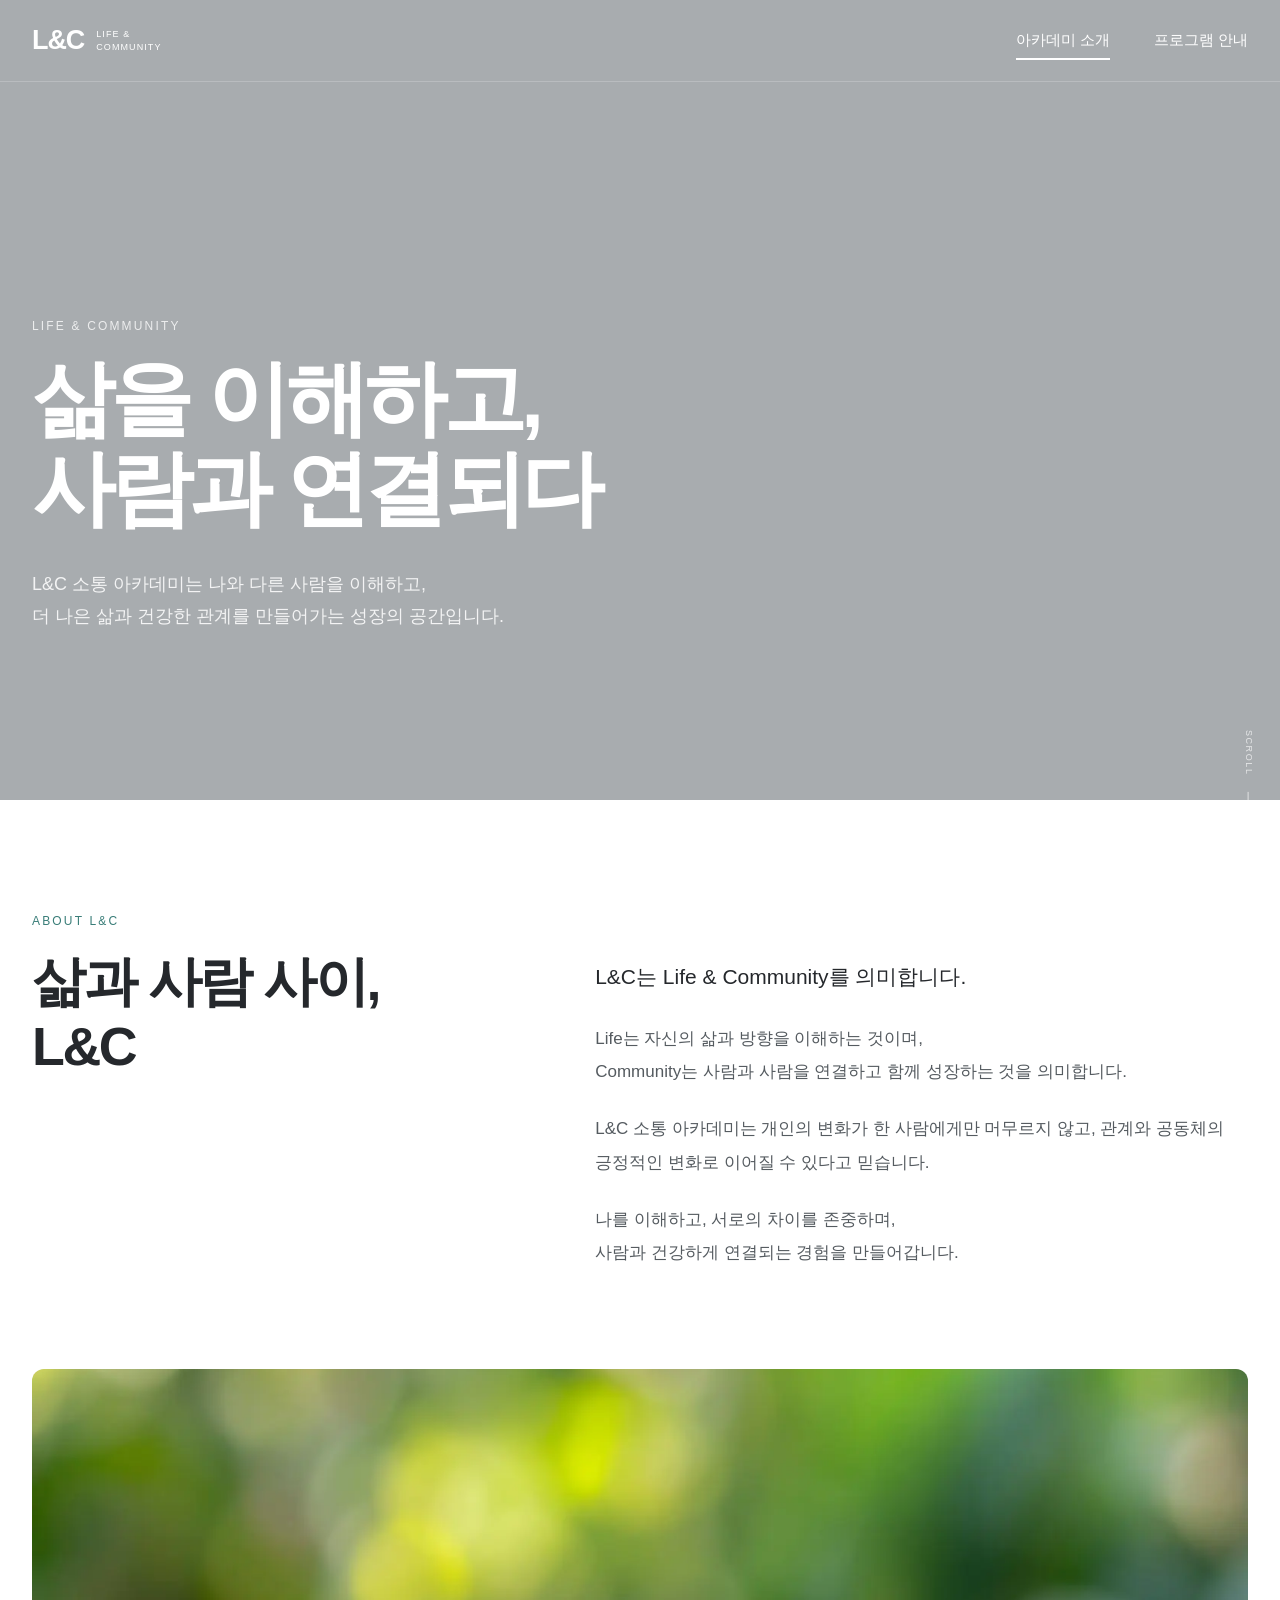
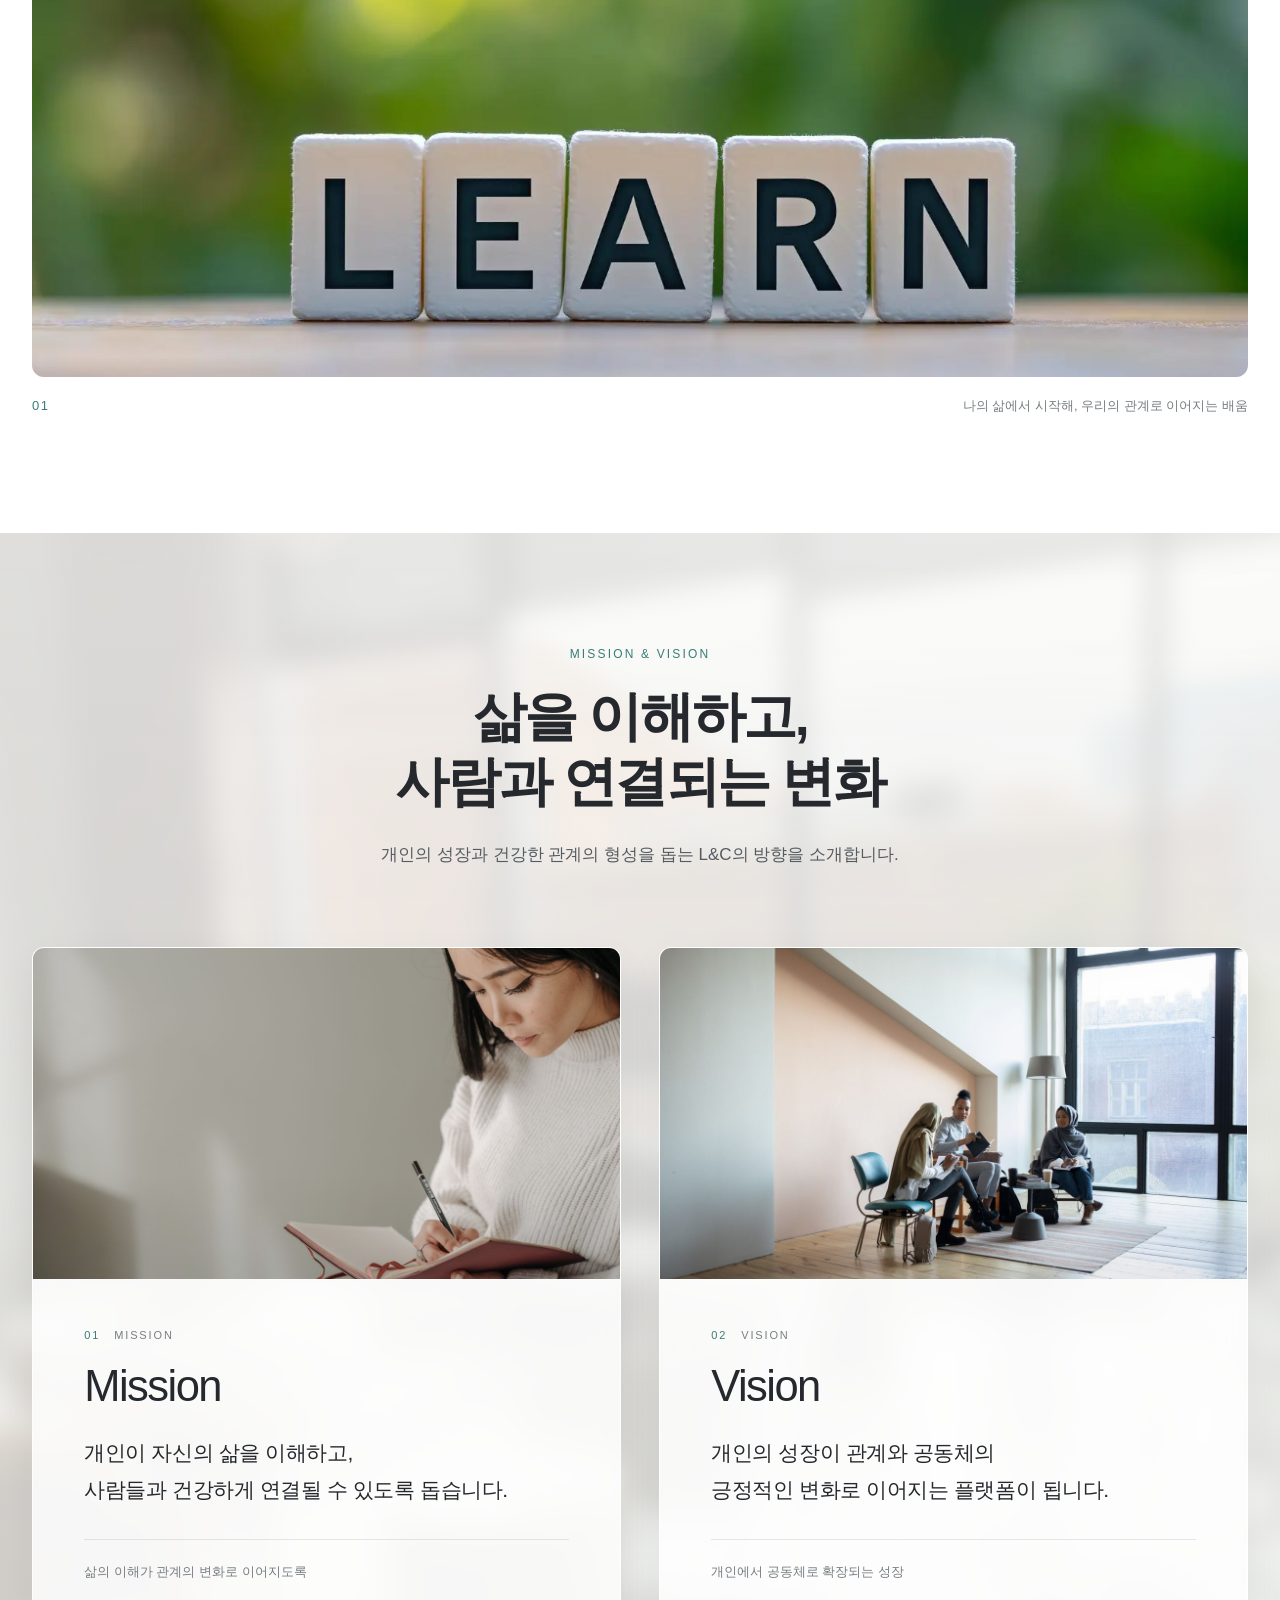
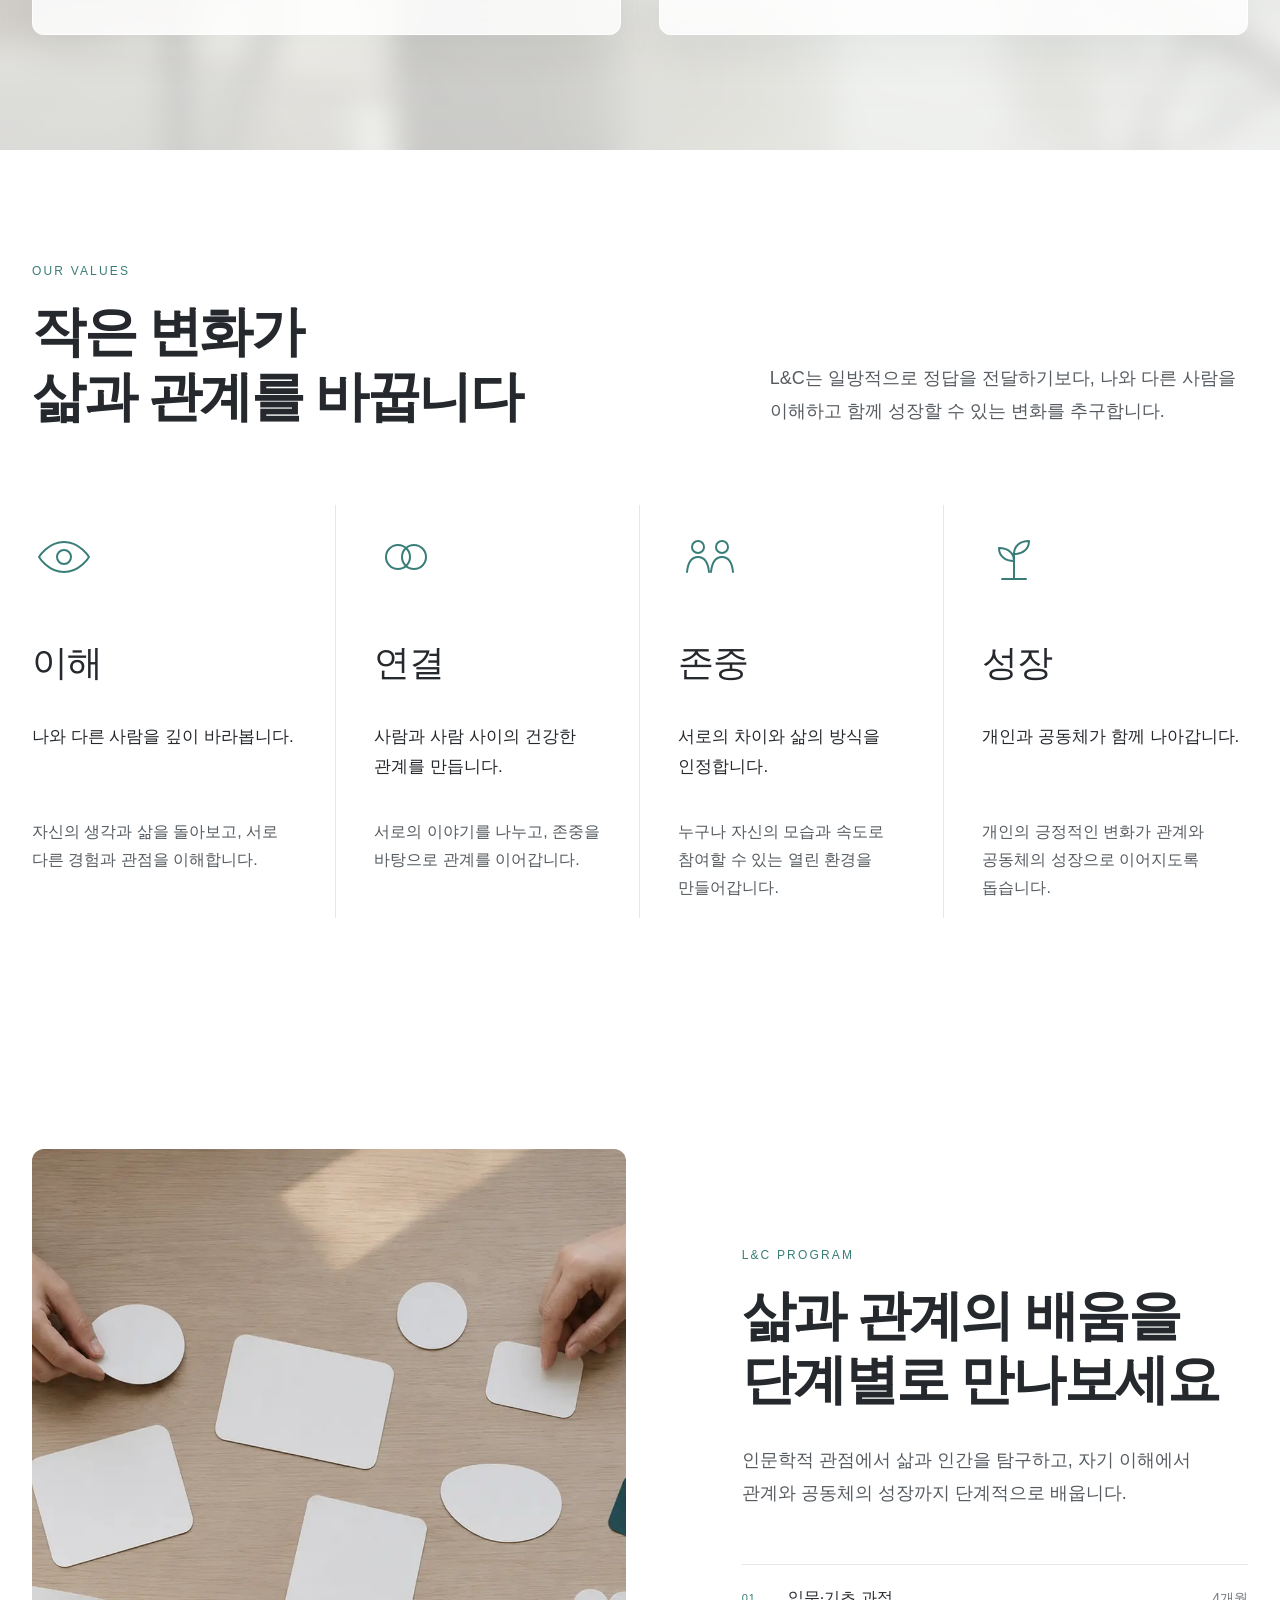
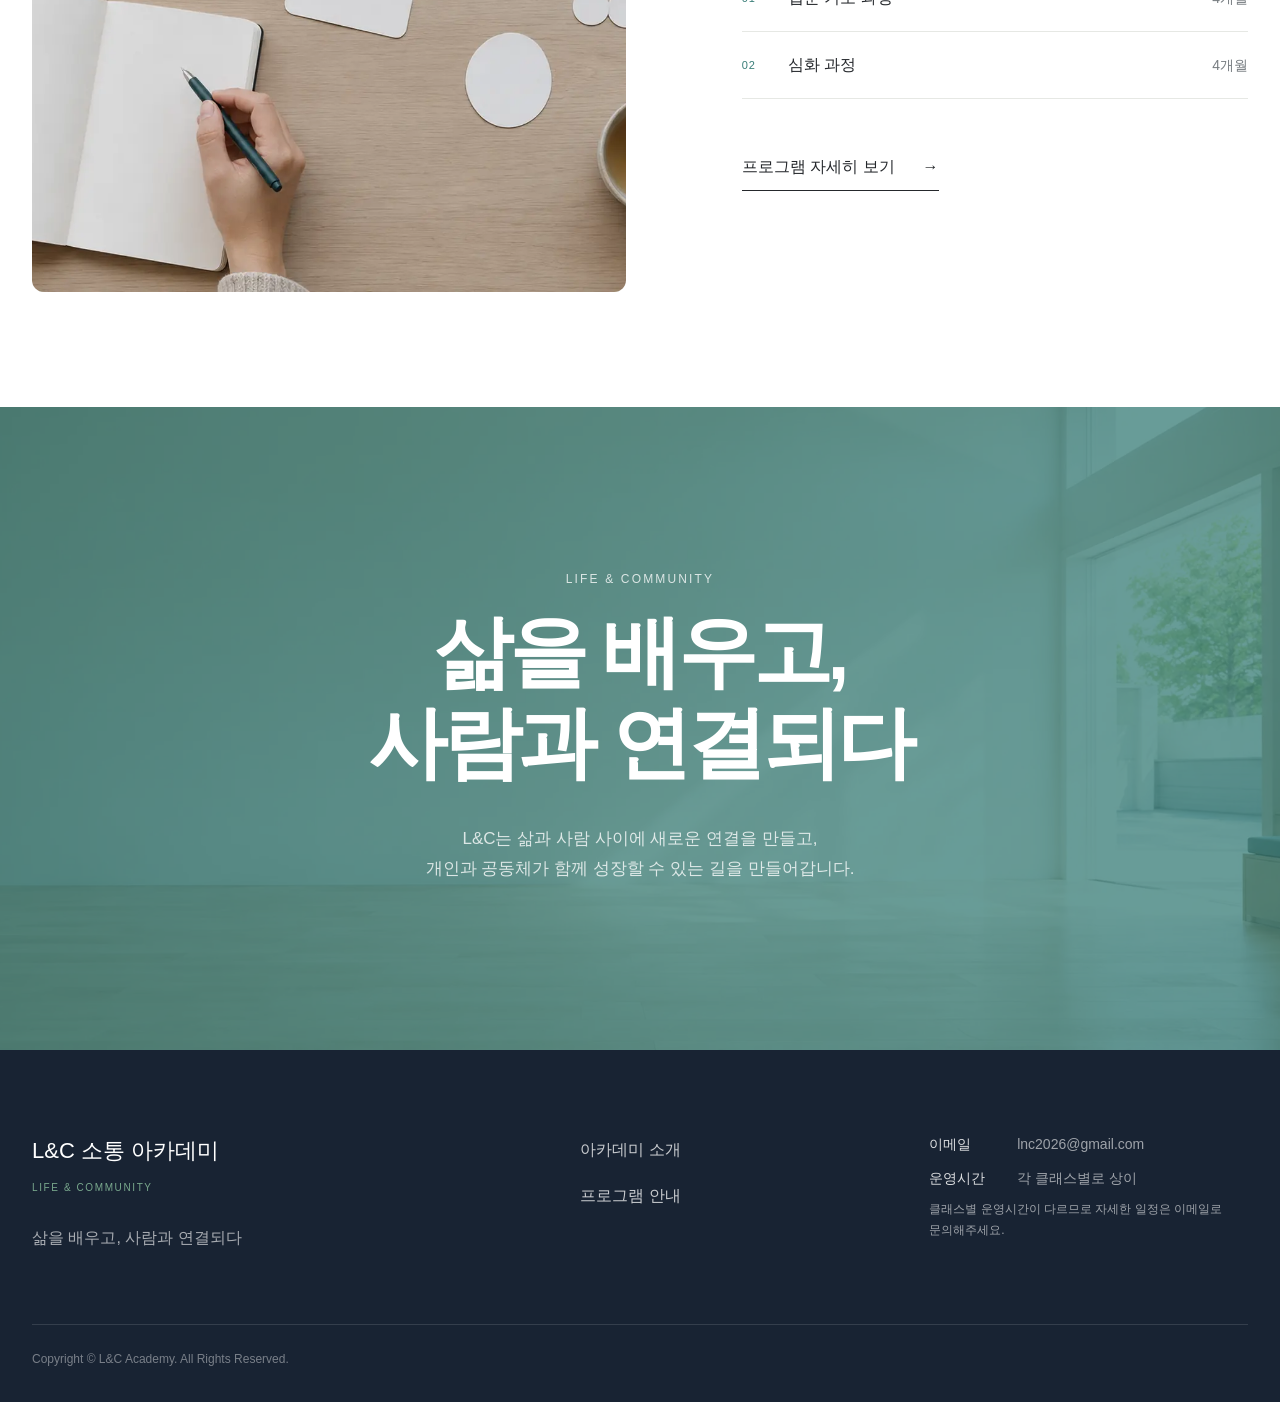
==== commit e4b5098b: "Update footer contact information" ====
--- a/index.html
+++ b/index.html
@@ -199,7 +199,7 @@
     <div class="lnc-container lnc-footer-grid">
       <div class="lnc-footer-brand"><strong>L&amp;C 소통 아카데미</strong><span>LIFE &amp; COMMUNITY</span><p>삶을 배우고, 사람과 연결되다</p></div>
       <nav class="lnc-footer-nav" aria-label="하단 메뉴"><a href="index.html">아카데미 소개</a><a href="programs.html">프로그램 안내</a></nav>
-      <div class="lnc-footer-info"><p><span>대표 문의</span> 준비 중</p><p><span>이메일</span> 준비 중</p><p><span>운영 시간</span> 준비 중</p></div>
+      <div class="lnc-footer-info"><p><span>이메일</span> <a href="mailto:lnc2026@gmail.com">lnc2026@gmail.com</a></p><p><span>운영시간</span> 각 클래스별로 상이</p><p class="lnc-footer-note">클래스별 운영시간이 다르므로 자세한 일정은 이메일로 문의해주세요.</p></div>
     </div>
     <div class="lnc-container lnc-footer-bottom">Copyright © L&amp;C Academy. All Rights Reserved.</div>
   </footer>
--- a/assets/css/style.css
+++ b/assets/css/style.css
@@ -390,8 +390,8 @@
 .lnc-level-copy p { margin: 10px 0 0; color: var(--lnc-body); }
 .lnc-level-word { color: var(--lnc-muted); font-size: 11px; letter-spacing: 0.16em; }
 .lnc-how { position: relative; isolation: isolate; overflow: hidden; background: var(--lnc-soft-white); color: var(--lnc-charcoal); }
+.lnc-how::before { position: absolute; z-index: 0; inset: 0; background-image: url("../images/final/program-method-bg.webp"); background-position: center 48%; background-size: cover; content: ""; opacity: 0.07; }
 .lnc-how > .lnc-container { position: relative; z-index: 1; }
-.lnc-method-image { position: absolute; z-index: 0; inset: 0; width: 100%; height: 100%; object-fit: cover; object-position: center 48%; opacity: 0.07; }
 .lnc-how .lnc-section-title { color: var(--lnc-charcoal); }
 .lnc-how-head { display: grid; grid-template-columns: 1fr 0.85fr; gap: 90px; align-items: end; }
 .lnc-how-head .lnc-prose { color: var(--lnc-body); }
@@ -542,6 +542,7 @@
 .lnc-footer-nav a:hover { color: var(--lnc-white); }
 .lnc-footer-info p { display: flex; margin: 0 0 9px; color: rgba(255, 255, 255, 0.58); font-size: 14px; }
 .lnc-footer-info span { min-width: 88px; color: rgba(255, 255, 255, 0.85); }
+.lnc-footer-info .lnc-footer-note { display: block; font-size: 12px; }
 .lnc-footer-bottom { padding-block: 24px 32px; border-top: 1px solid rgba(255, 255, 255, 0.12); color: rgba(255, 255, 255, 0.42); font-size: 12px; }
 
 /* Subtle reveal */
